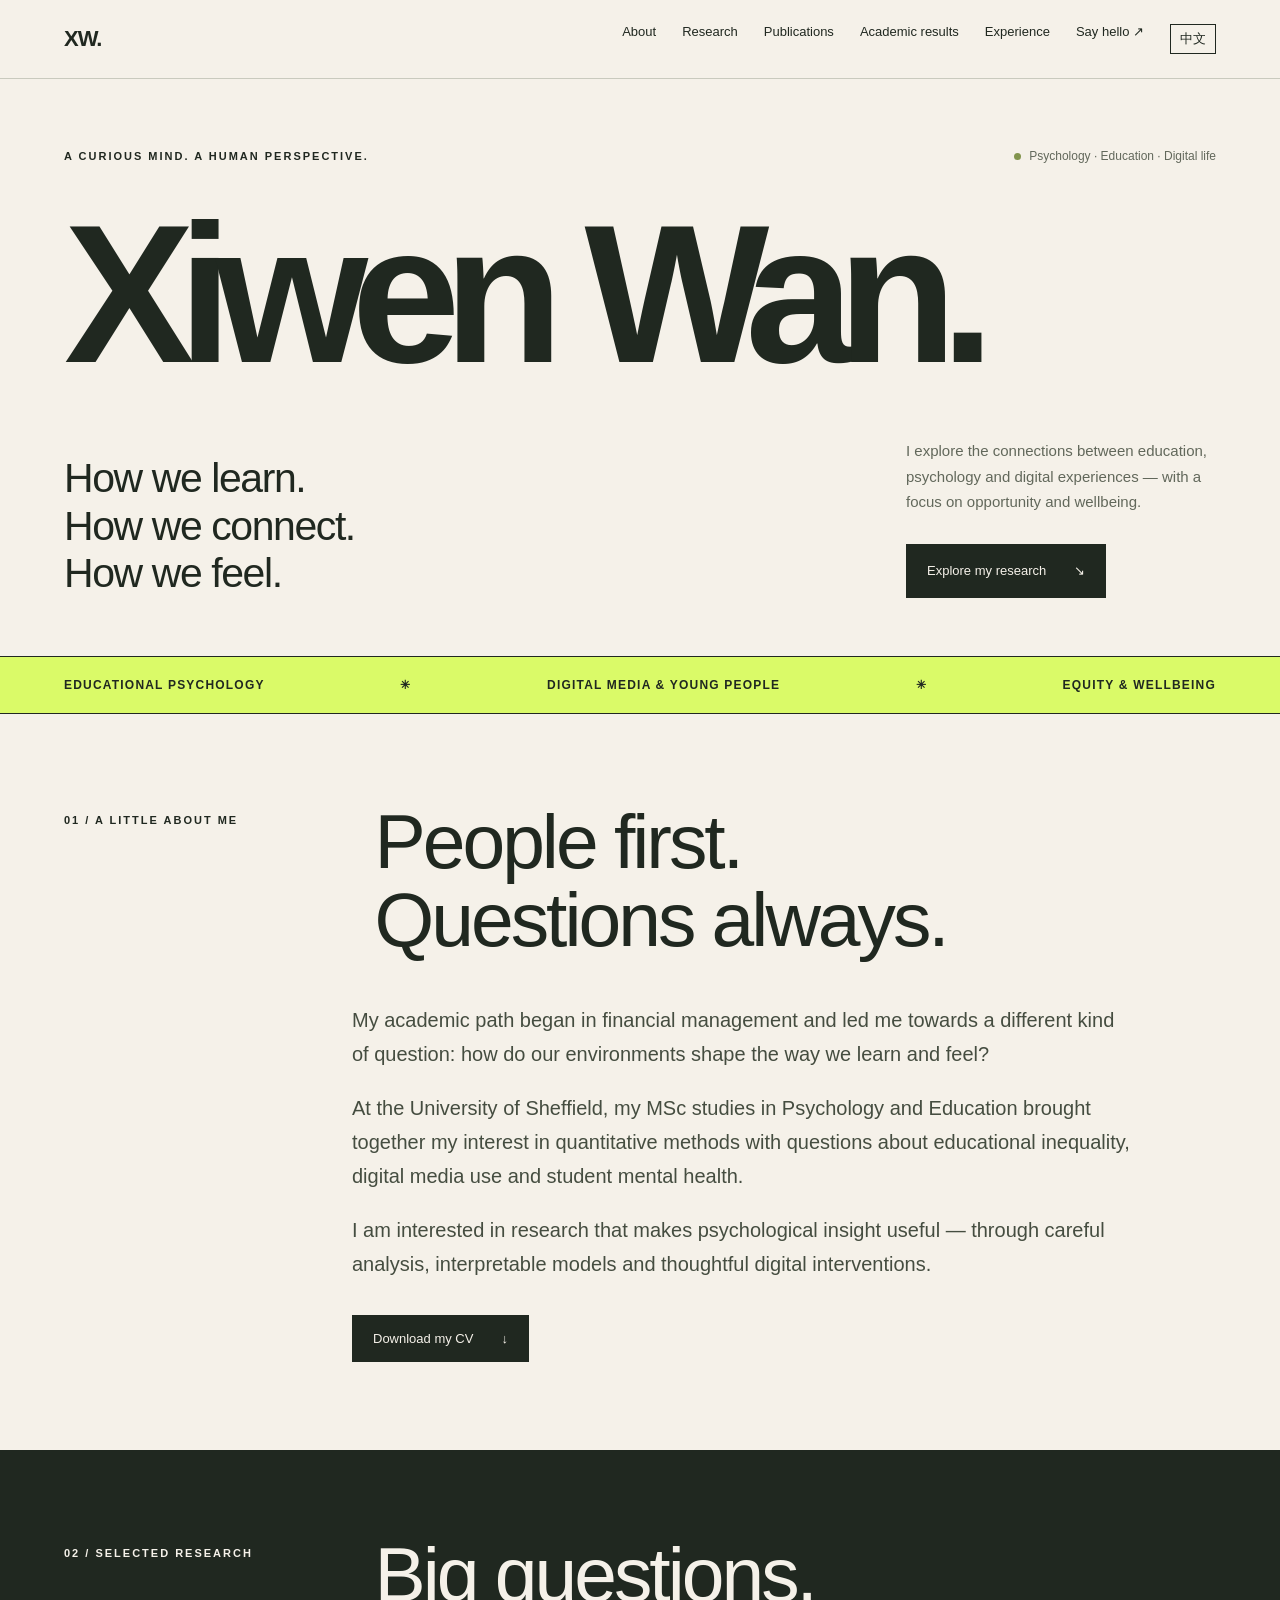
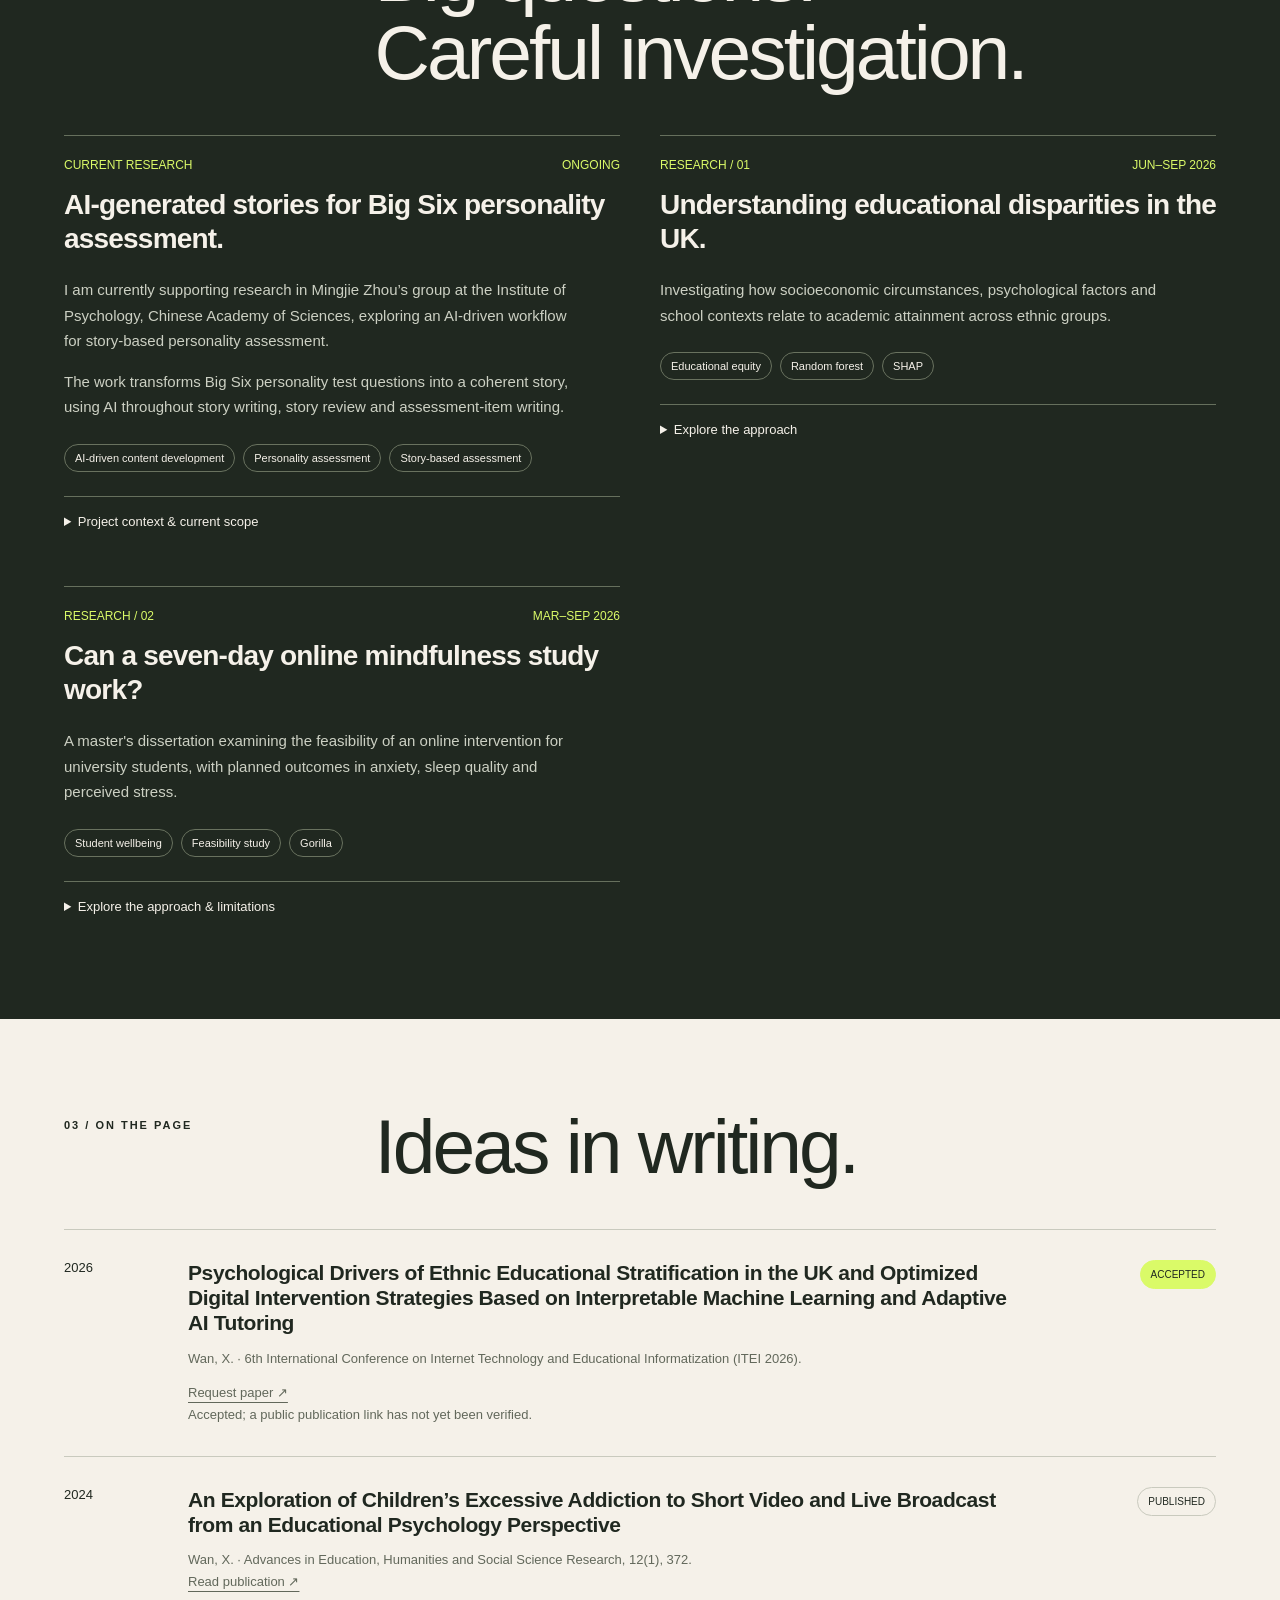
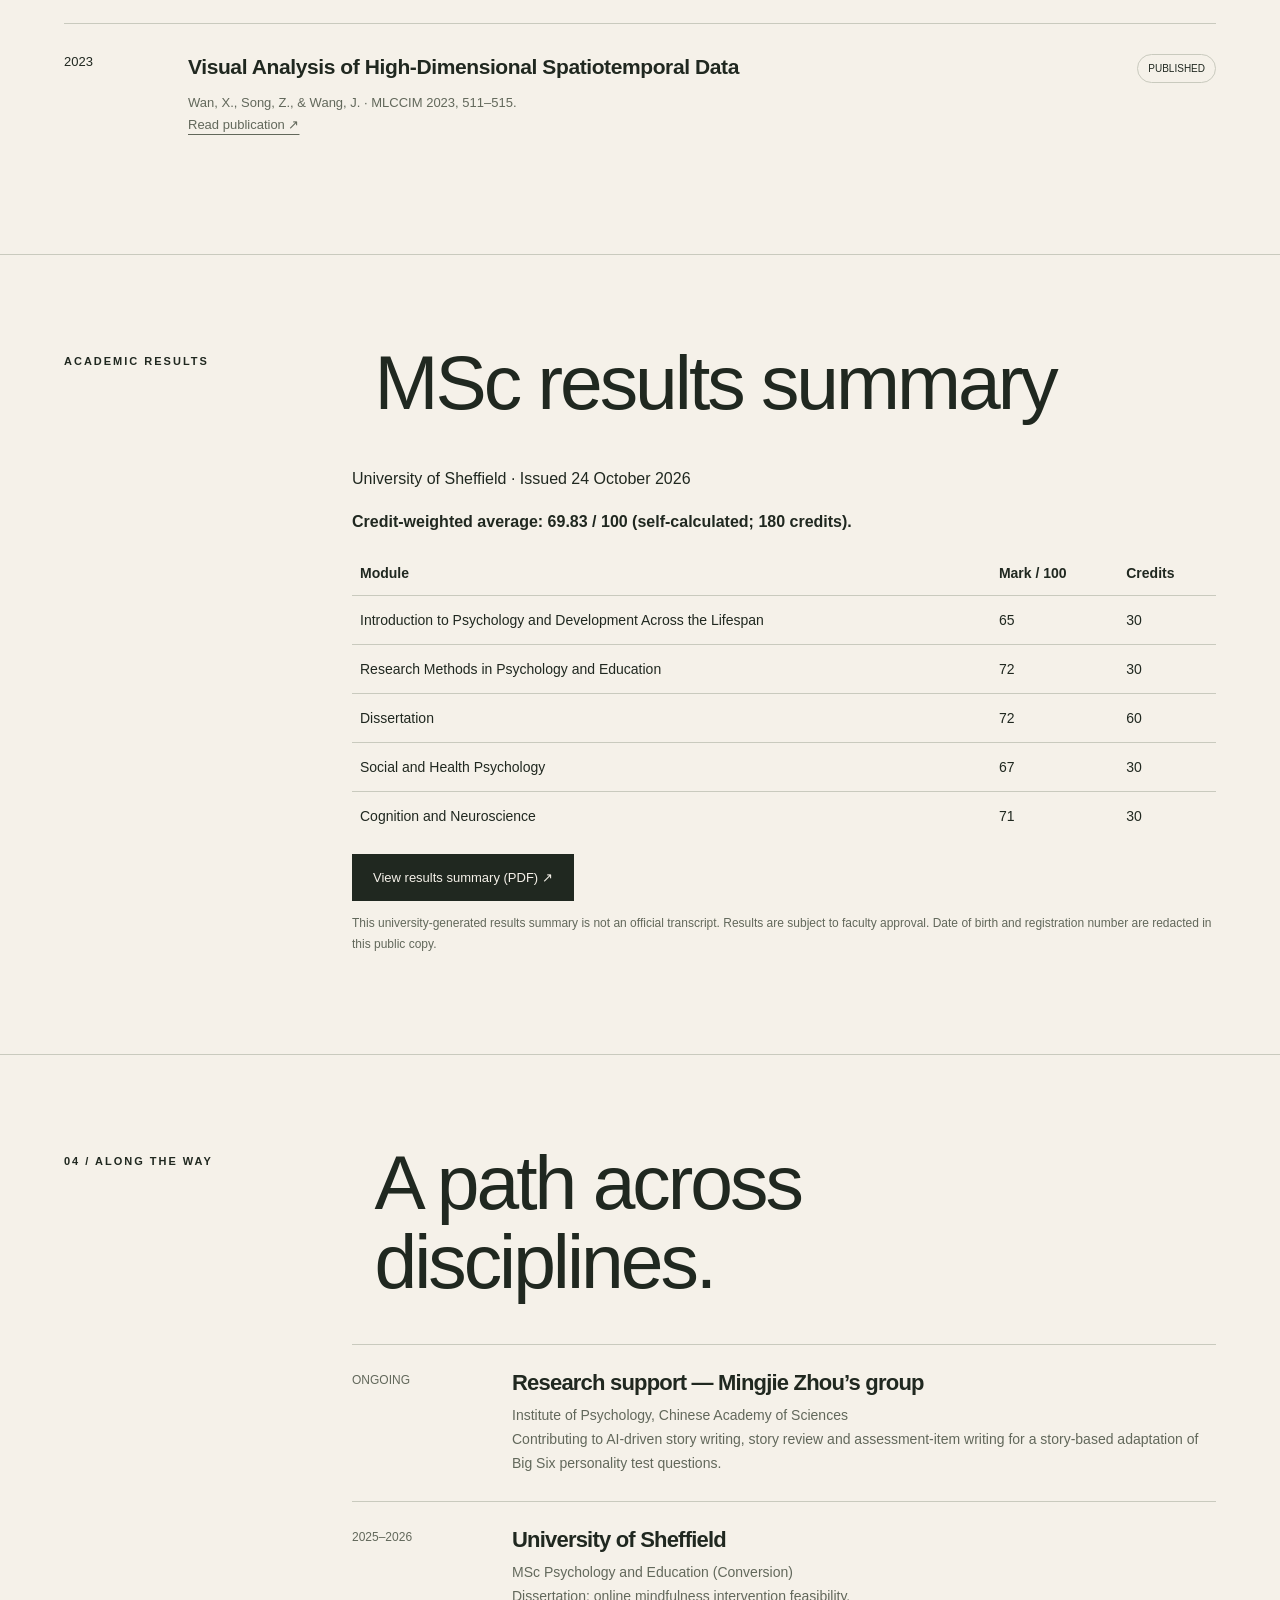
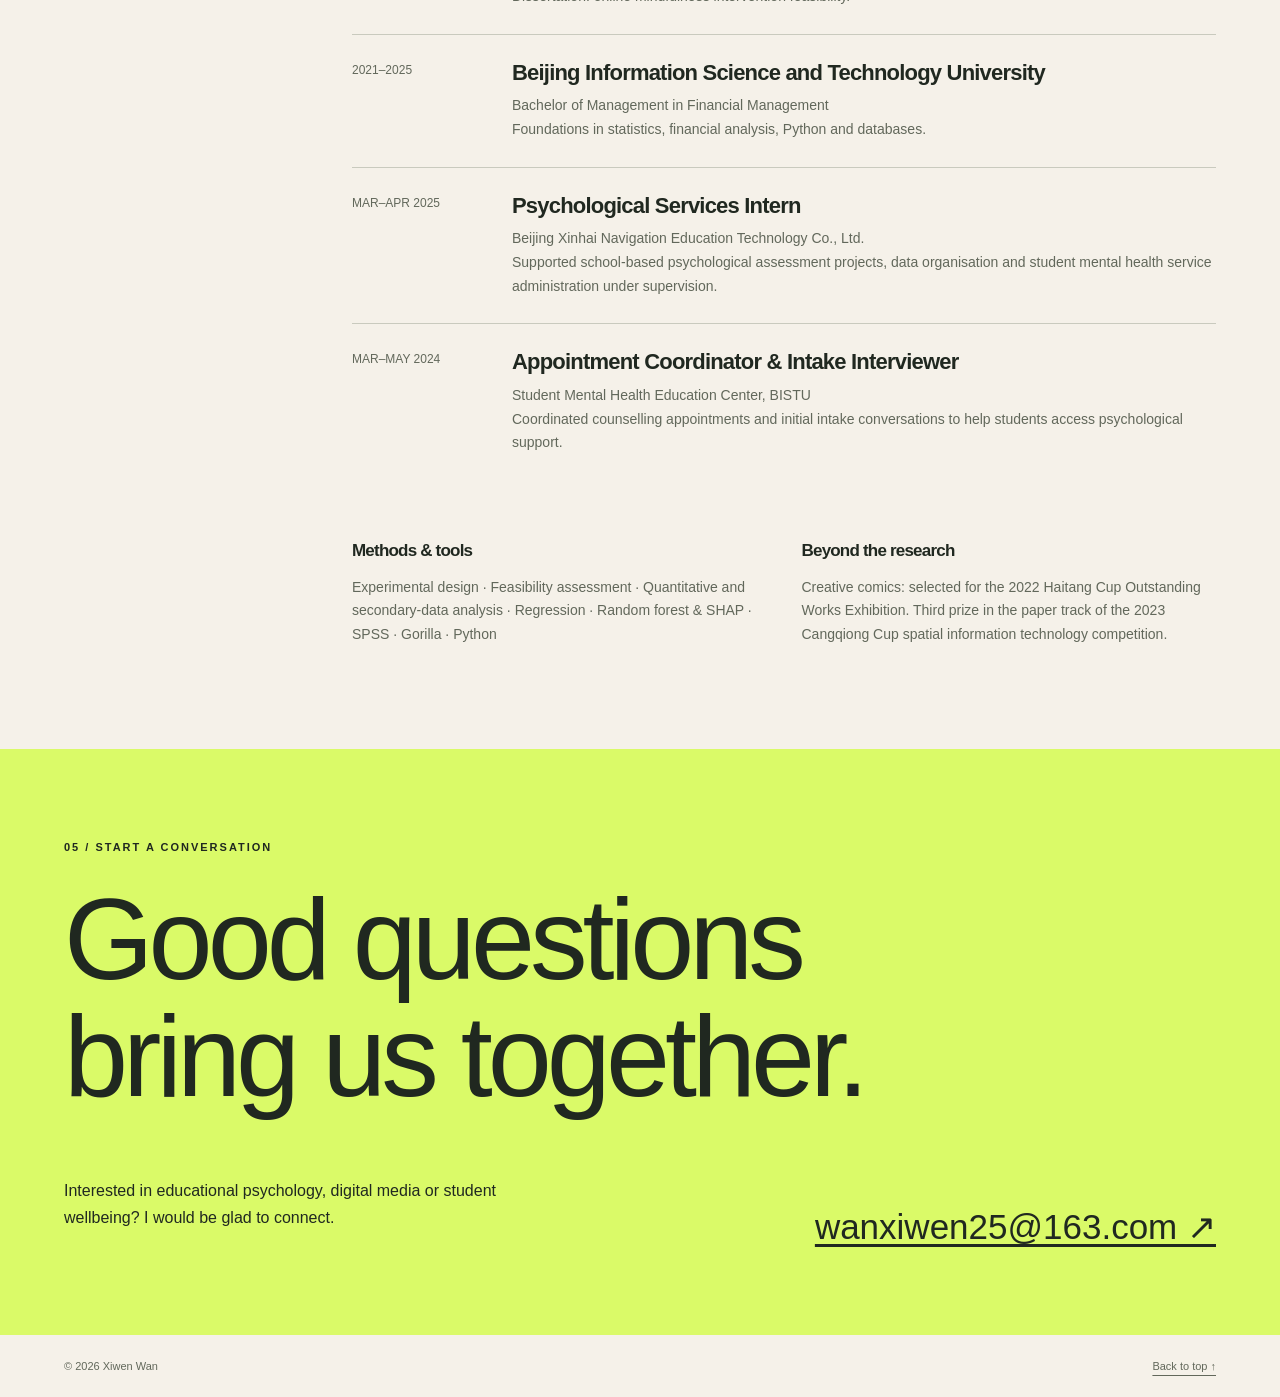
==== index.html @ c647d8e6 "Add files via upload" ====
<!doctype html>
<html lang="en">
<head>
<meta charset="utf-8"><meta name="viewport" content="width=device-width, initial-scale=1">
<title>Xiwen Wan — Learning, minds & digital life</title>
<meta name="description" content="Xiwen Wan explores educational psychology, digital media and wellbeing. Discover research, publications and experience.">
<style>
:root{--paper:#f5f1e9;--ink:#202820;--accent:#dafa68;--line:#c9cabe;--muted:#62685b}*{box-sizing:border-box}html{scroll-behavior:smooth;scroll-padding-top:90px}body{margin:0;background:var(--paper);color:var(--ink);font-family:Arial,Helvetica,sans-serif}a{color:inherit;text-underline-offset:5px}a:focus-visible,button:focus-visible,summary:focus-visible{outline:3px solid #718d25;outline-offset:5px}header{position:sticky;top:0;z-index:10;background:var(--paper);border-bottom:1px solid var(--line)}nav{max-width:1440px;margin:auto;padding:24px 5%;display:flex;justify-content:space-between;align-items:center;gap:20px}.brand{text-decoration:none;font-weight:800;font-size:22px;letter-spacing:-1px}.navlinks{display:flex;gap:26px;font-size:13px}.navlinks a{text-decoration:none}.navlinks a:hover{text-decoration:underline}main{overflow:hidden}.hero{padding:70px 5% 0;max-width:1440px;margin:auto}.eyebrow{text-transform:uppercase;letter-spacing:2px;font-size:11px;font-weight:700}.hero-top{display:flex;justify-content:space-between;align-items:center}.availability{font-size:12px;color:var(--muted)}.availability:before{content:' ';display:inline-block;width:7px;height:7px;background:#82944d;border-radius:50%;margin-right:8px}h1{font-size:clamp(76px,15.3vw,218px);line-height:.88;letter-spacing:-.085em;margin:46px 0 42px;font-weight:800}.hero-bottom{display:grid;grid-template-columns:1fr 1fr;gap:40px;padding-bottom:58px;align-items:end}.intro{font-size:clamp(23px,3.2vw,42px);line-height:1.16;letter-spacing:-1.4px;margin:0;max-width:650px}.hero-aside{justify-self:end;max-width:310px;font-size:15px;line-height:1.7;color:var(--muted)}.button{display:inline-flex;align-items:center;gap:28px;background:var(--ink);color:var(--paper);padding:15px 20px;text-decoration:none;font-size:13px;border:1px solid var(--ink);margin-top:14px}.button:hover{background:#3d4936}.ticker{background:var(--accent);border-top:1px solid var(--ink);border-bottom:1px solid var(--ink);padding:21px 5%;display:flex;justify-content:space-between;gap:20px;font-size:12px;font-weight:700;text-transform:uppercase;letter-spacing:1.2px}.section{max-width:1440px;margin:auto;padding:88px 5%}.section-title{display:grid;grid-template-columns:1fr 3fr;gap:30px;margin-bottom:44px}.section-title .eyebrow{padding-top:12px}h2{font-size:clamp(40px,6vw,78px);font-weight:500;letter-spacing:-3px;line-height:1.02;margin:0}h3{font-size:28px;letter-spacing:-.8px;line-height:1.2;margin:16px 0 22px}p{line-height:1.7}.about-copy{max-width:780px;margin-left:25%;font-size:20px;color:#454d40}.about-copy p:first-child{margin-top:0}.research{background:var(--ink);color:var(--paper)}.research .section{padding-top:85px}.research-grid{display:grid;grid-template-columns:1fr 1fr;gap:40px}.project{border-top:1px solid #66705d;padding-top:22px}.project-number{font-size:12px;color:var(--accent);display:flex;justify-content:space-between}.project p{color:#ccd0c3;font-size:15px;max-width:520px}.tags{display:flex;flex-wrap:wrap;gap:8px;margin:24px 0}.tag{border:1px solid #69725f;padding:7px 10px;font-size:11px;border-radius:30px}.project details{border-top:1px solid #66705d;padding:17px 0;font-size:13px}.project summary{cursor:pointer}.project details p{font-size:13px}.publication{display:grid;grid-template-columns:100px 1fr 120px;gap:24px;padding:30px 0;border-top:1px solid var(--line)}.publication h3{font-size:21px;margin:0 0 12px;letter-spacing:-.4px;max-width:820px}.publication p{font-size:13px;margin:0;color:var(--muted)}.status{align-self:start;justify-self:end;font-size:10px;border:1px solid var(--line);border-radius:30px;padding:8px 10px;white-space:nowrap}.status.accepted{background:var(--accent);border-color:var(--accent)}.year{font-size:13px}.experience{border-top:1px solid var(--line)}.timeline{margin-left:25%}.entry{display:grid;grid-template-columns:140px 1fr;gap:20px;padding:25px 0;border-top:1px solid var(--line)}.entry h3{font-size:22px;margin:0 0 8px}.entry p{font-size:14px;margin:0;color:var(--muted)}.entry time{font-size:12px;color:var(--muted);line-height:1.7}.skillrow{display:grid;grid-template-columns:1fr 1fr;gap:35px;margin-top:45px}.skillrow h3{font-size:17px;margin-bottom:10px}.skillrow p{font-size:14px;color:var(--muted)}.contact{background:var(--accent)}.contact h2{font-size:clamp(56px,9vw,125px);letter-spacing:-5px;max-width:900px}.contact-bottom{display:flex;justify-content:space-between;gap:30px;align-items:end;margin-top:45px}.contact p{max-width:470px}.email{font-size:clamp(19px,3vw,35px)}footer{padding:25px 5%;display:flex;justify-content:space-between;font-size:11px;color:var(--muted)}@media(prefers-reduced-motion:reduce){html{scroll-behavior:auto}}@media(max-width:720px){nav{padding:20px 6%;align-items:start}.navlinks{gap:12px;flex-wrap:wrap;justify-content:end;font-size:11px;max-width:210px}.hero{padding:48px 6% 0}.availability{display:none}h1{margin:42px 0 30px}.hero-bottom,.research-grid,.section-title,.skillrow{grid-template-columns:1fr}.hero-aside{justify-self:start;max-width:100%}.hero-bottom{gap:12px;padding-bottom:38px}.ticker{flex-wrap:wrap;padding:18px 6%;font-size:10px;gap:15px}.section{padding:58px 6%}.section-title{gap:18px;margin-bottom:30px}h2{letter-spacing:-2px}.about-copy,.timeline{margin-left:0}.about-copy{font-size:18px}.research-grid{gap:35px}.publication{grid-template-columns:42px 1fr;gap:14px}.status{grid-column:2;justify-self:start}.publication h3{font-size:18px}.entry{grid-template-columns:1fr;gap:8px}.contact h2{letter-spacing:-3px}.contact-bottom{align-items:start;flex-direction:column;gap:15px}footer{gap:20px;padding:22px 6%}}
</style>
<style>.language-toggle{background:transparent;border:1px solid var(--ink);padding:5px 9px;color:var(--ink);cursor:pointer;font:inherit;white-space:nowrap}.publication h3 a{text-decoration:none}.publication h3 a:hover{text-decoration:underline}.paper-note{margin-top:12px!important}html[lang="zh-CN"] h1{letter-spacing:-.06em}html[lang="zh-CN"] h2{letter-spacing:-1px}html[lang="zh-CN"] .intro{letter-spacing:0}html[lang="zh-CN"] .eyebrow{letter-spacing:1px}</style>
</head>
<body>
<header><nav aria-label="Main navigation"><a class="brand" href="#home">XW.</a><div class="navlinks"><a href="#about">About</a><a href="#research">Research</a><a href="#publications">Publications</a><a href="#experience">Experience</a><a href="#contact">Say hello ↗</a></div></nav></header>
<main id="home">
<section class="hero" aria-labelledby="name"><div class="hero-top"><span class="eyebrow">A curious mind. A human perspective.</span><span class="availability">Psychology · Education · Digital life</span></div><h1 id="name">Xiwen Wan.</h1><div class="hero-bottom"><p class="intro">How we learn.<br>How we connect.<br>How we feel.</p><div class="hero-aside"><p>I explore the connections between education, psychology and digital experiences — with a focus on opportunity and wellbeing.</p><a class="button" href="#research">Explore my research <span aria-hidden="true">↘</span></a></div></div></section>
<div class="ticker" aria-label="Research interests"><span>Educational psychology</span><span aria-hidden="true">✳</span><span>Digital media & young people</span><span aria-hidden="true">✳</span><span>Equity & wellbeing</span></div>
<section class="section" id="about"><div class="section-title"><span class="eyebrow">01 / A little about me</span><h2>People first.<br>Questions always.</h2></div><div class="about-copy"><p>My academic path began in financial management and led me towards a different kind of question: how do our environments shape the way we learn and feel?</p><p>At the University of Sheffield, my MSc studies in Psychology and Education brought together my interest in quantitative methods with questions about educational inequality, digital media use and student mental health.</p><p>I am interested in research that makes psychological insight useful — through careful analysis, interpretable models and thoughtful digital interventions.</p><a class="button" href="xiwen-wan-cv.docx" download>Download my CV <span aria-hidden="true">↓</span></a></div></section>
<div class="research" id="research"><section class="section"><div class="section-title"><span class="eyebrow">02 / Selected research</span><h2>Big questions.<br>Careful investigation.</h2></div><div class="research-grid"><article class="project"><div class="project-number"><span>RESEARCH / 01</span><span>JUN–SEP 2026</span></div><h3>Understanding educational disparities in the UK.</h3><p>Investigating how socioeconomic circumstances, psychological factors and school contexts relate to academic attainment across ethnic groups.</p><div class="tags"><span class="tag">Educational equity</span><span class="tag">Random forest</span><span class="tag">SHAP</span></div><details><summary>Explore the approach</summary><p>Multi-source analyses drew on GCSE statistics, LSYPE2 longitudinal data and the UK PISA 2022 sample. The work examined aspirations, academic self-concept, school belonging and intrinsic motivation using weighted random forest modelling and SHAP interpretation.</p><p>Proposed digital intervention strategies included mathematics self-efficacy feedback, anonymous psychological support and cross-ethnic peer matching.</p></details></article><article class="project"><div class="project-number"><span>RESEARCH / 02</span><span>MAR–SEP 2026</span></div><h3>Can a seven-day online mindfulness study work?</h3><p>A master's dissertation examining the feasibility of an online intervention for university students, with planned outcomes in anxiety, sleep quality and perceived stress.</p><div class="tags"><span class="tag">Student wellbeing</span><span class="tag">Feasibility study</span><span class="tag">Gorilla</span></div><details><summary>Explore the approach & limitations</summary><p>Designed and implemented a randomised controlled feasibility study comparing guided mindfulness with a light-music active control. Supervisor: Anna R. Weighall.</p><p>The analysis assessed recruitment, consent and study progression, retaining 21 study-related access records after excluding test entries. Complete follow-up outcome data were unavailable, so conclusions concerned feasibility rather than intervention effectiveness.</p></details></article></div></section></div>
<section class="section" id="publications"><div class="section-title"><span class="eyebrow">03 / On the page</span><h2>Ideas in writing.</h2></div><article class="publication"><span class="year">2026</span><div><h3>Psychological Drivers of Ethnic Educational Stratification in the UK and Optimized Digital Intervention Strategies Based on Interpretable Machine Learning and Adaptive AI Tutoring</h3><p>Wan, X. · 6th International Conference on Internet Technology and Educational Informatization (ITEI 2026).</p></div><span class="status accepted">ACCEPTED</span></article><article class="publication"><span class="year">2024</span><div><h3>An Exploration of Children’s Excessive Addiction to Short Video and Live Broadcast from an Educational Psychology Perspective</h3><p>Wan, X. · Advances in Education, Humanities and Social Science Research, 12(1), 372.</p><p><a href="https://doi.org/10.56028/aehssr.12.1.372.2024" target="_blank" rel="noopener noreferrer">Read publication ↗</a></p></div><span class="status">PUBLISHED</span></article><article class="publication"><span class="year">2023</span><div><h3>Visual Analysis of High-Dimensional Spatiotemporal Data</h3><p>Wan, X., Song, Z., & Wang, J. · MLCCIM 2023, 511–515.</p><p><a href="https://doi.org/10.1109/MLCCIM60412.2023.00082" target="_blank" rel="noopener noreferrer">Read publication ↗</a></p></div><span class="status">PUBLISHED</span></article></section>
<section class="section experience" id="experience"><div class="section-title"><span class="eyebrow">04 / Along the way</span><h2>A path across<br>disciplines.</h2></div><div class="timeline"><div class="entry"><time>2025–2026</time><div><h3>University of Sheffield</h3><p>MSc Psychology and Education (Conversion)</p><p>Dissertation: online mindfulness intervention feasibility.</p></div></div><div class="entry"><time>2021–2025</time><div><h3>Beijing Information Science and Technology University</h3><p>Bachelor of Management in Financial Management</p><p>Foundations in statistics, financial analysis, Python and databases.</p></div></div><div class="entry"><time>MAR–APR 2025</time><div><h3>Psychological Services Intern</h3><p>Beijing Xinhai Navigation Education Technology Co., Ltd.</p><p>Supported school-based psychological assessment projects, data organisation and student mental health service administration under supervision.</p></div></div><div class="entry"><time>MAR–MAY 2024</time><div><h3>Appointment Coordinator & Intake Interviewer</h3><p>Student Mental Health Education Center, BISTU</p><p>Coordinated counselling appointments and initial intake conversations to help students access psychological support.</p></div></div><div class="skillrow"><div><h3>Methods & tools</h3><p>Experimental design · Feasibility assessment · Quantitative and secondary-data analysis · Regression · Random forest & SHAP · SPSS · Gorilla · Python</p></div><div><h3>Beyond the research</h3><p>Creative comics: selected for the 2022 Haitang Cup Outstanding Works Exhibition. Third prize in the paper track of the 2023 Cangqiong Cup spatial information technology competition.</p></div></div></div></section>
<div class="contact" id="contact"><section class="section"><span class="eyebrow">05 / Start a conversation</span><h2 style="margin-top:26px">Good questions<br>bring us together.</h2><div class="contact-bottom"><p>Interested in educational psychology, digital media or student wellbeing? I would be glad to connect.</p><a class="email" href="mailto:wanxiwen25@163.com">wanxiwen25@163.com ↗</a></div></section></div>
</main><footer><span>© <span id="year">2026</span> Xiwen Wan</span><a href="#home">Back to top ↑</a></footer>
<script>document.getElementById('year').textContent=new Date().getFullYear();</script>
<script src="language.js"></script>
</body></html>
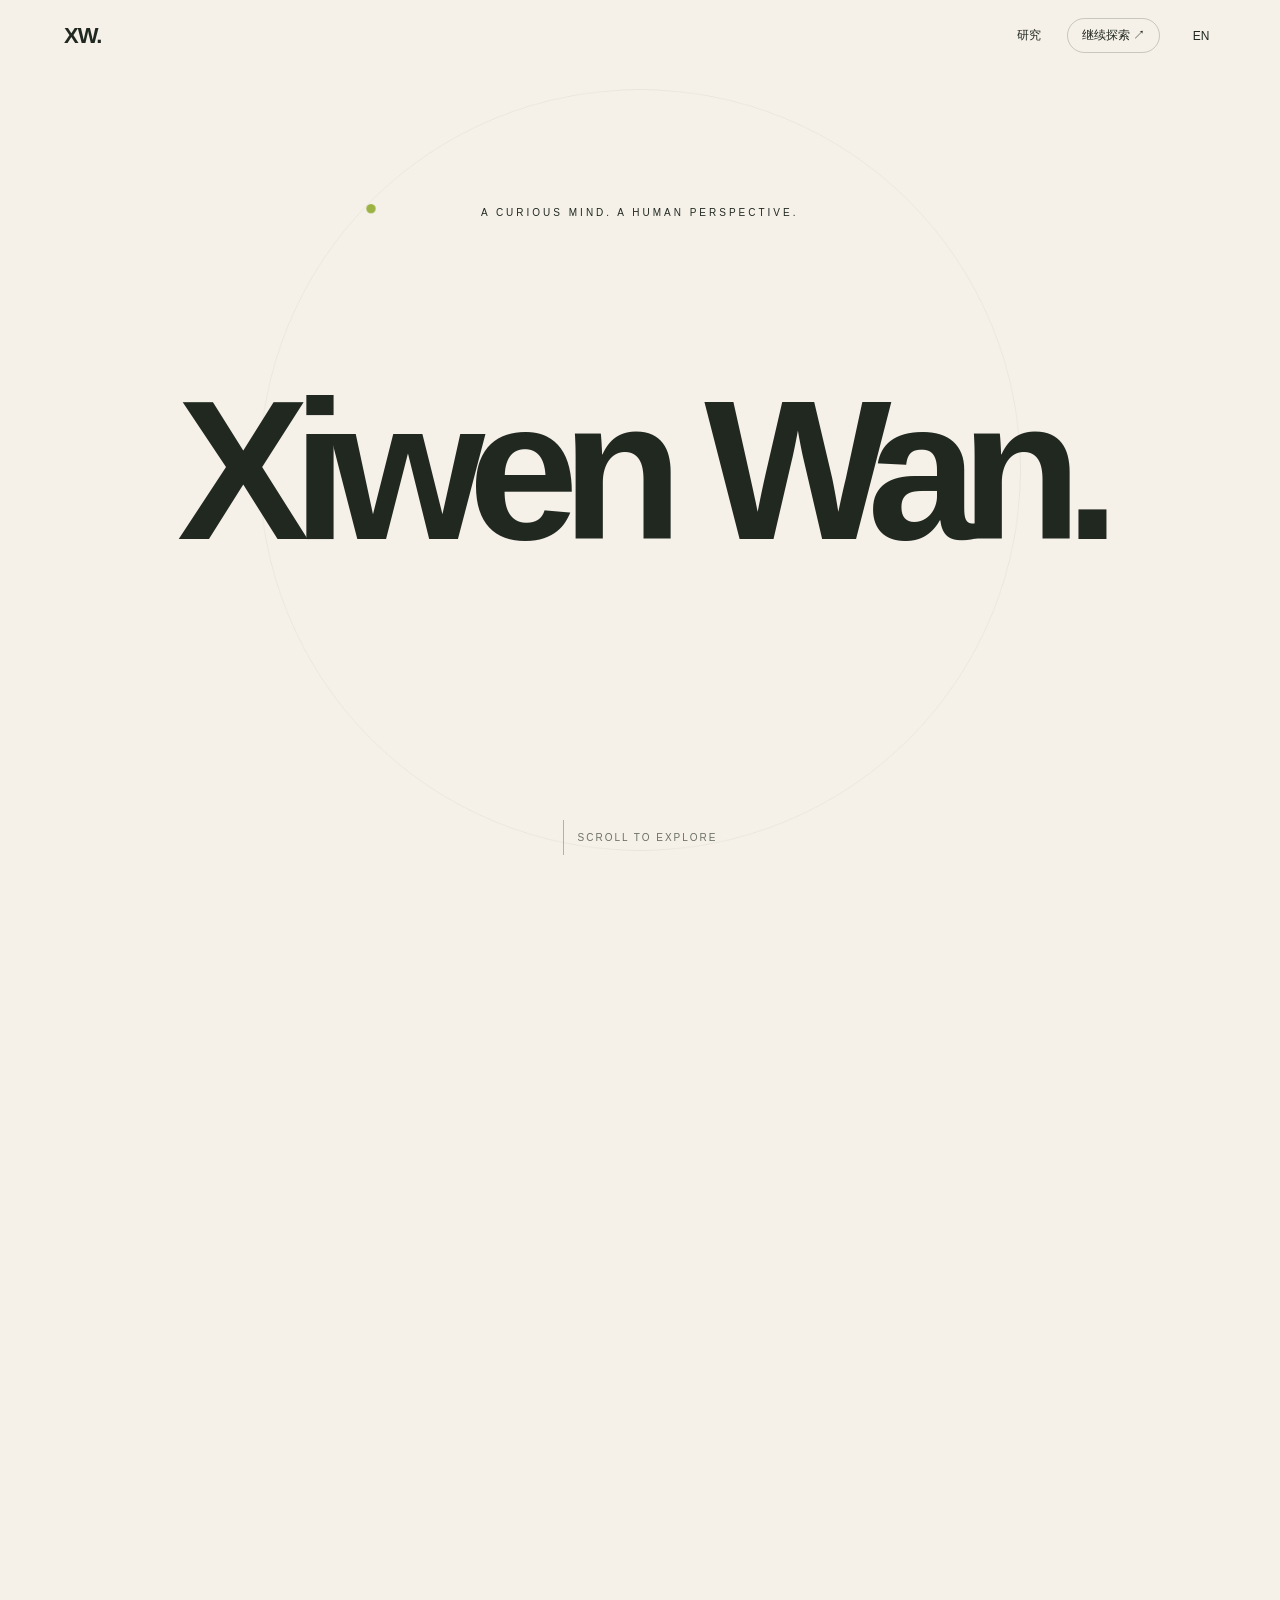
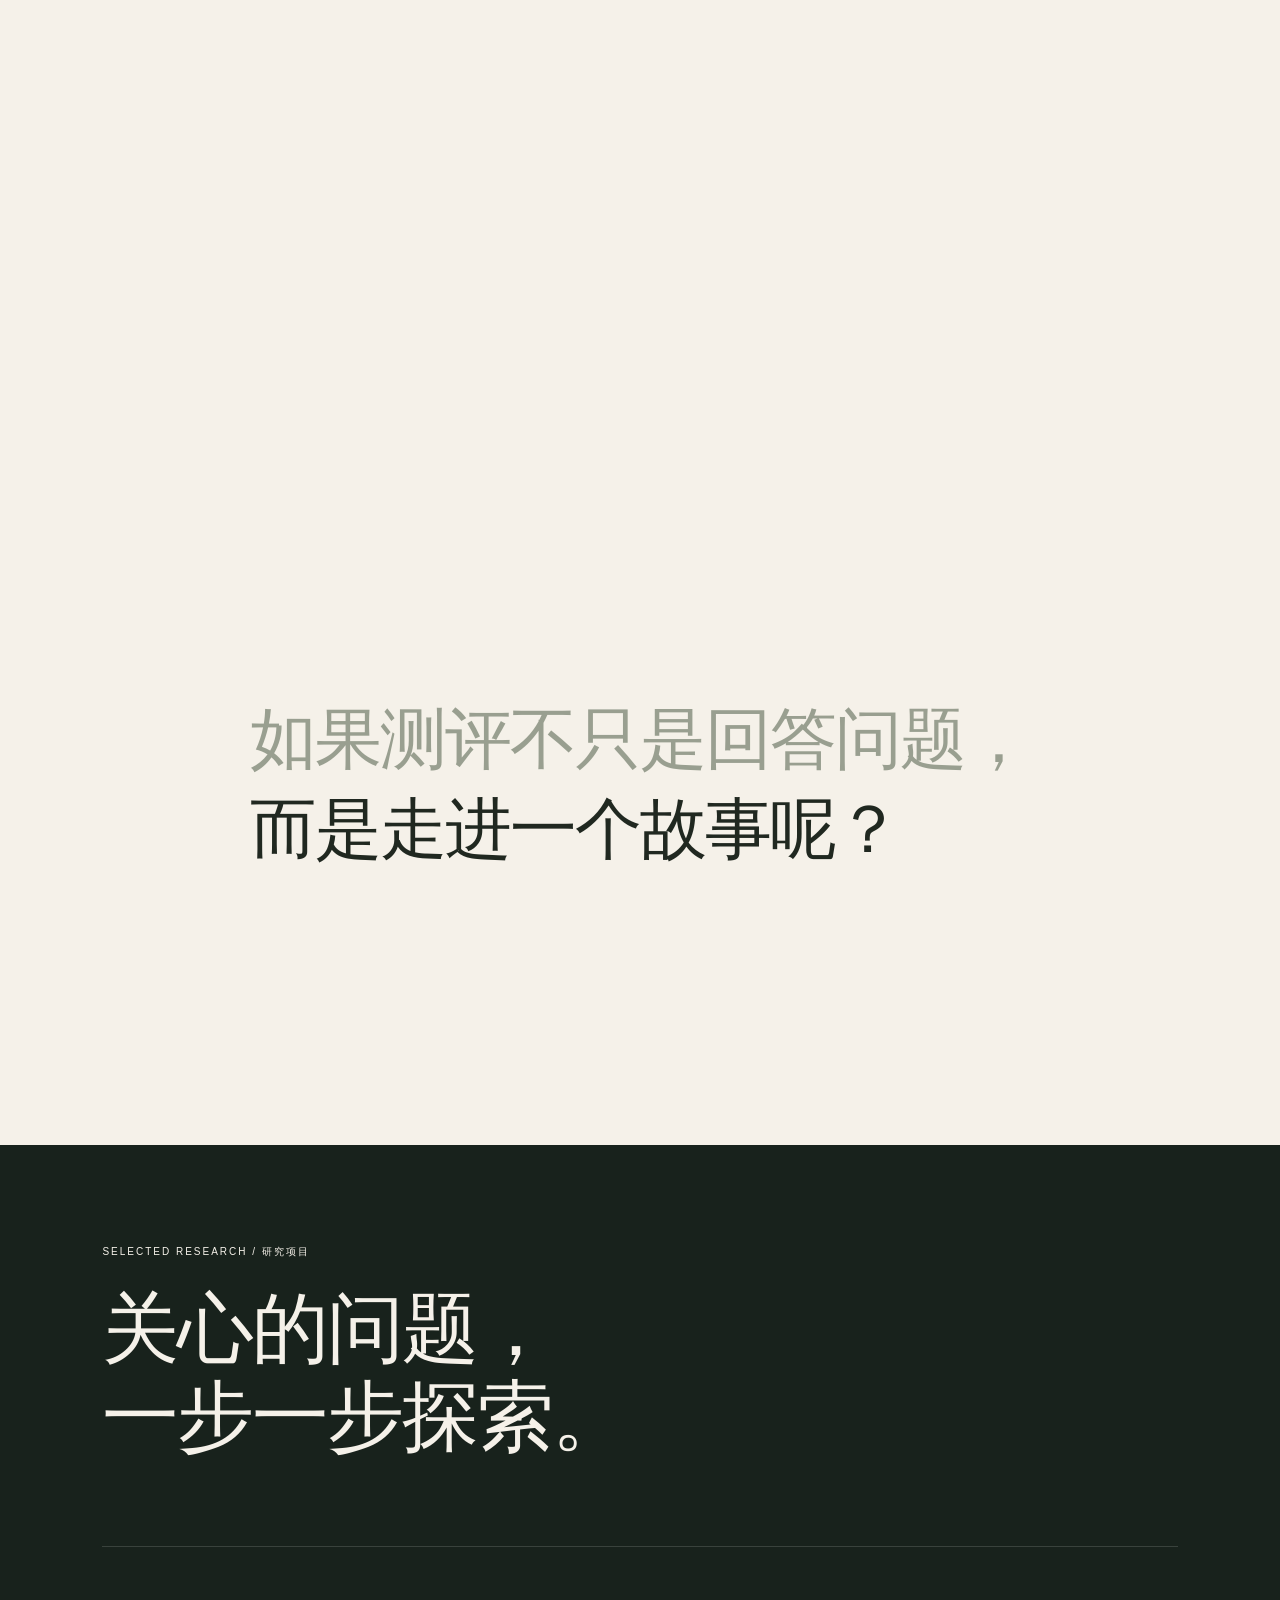
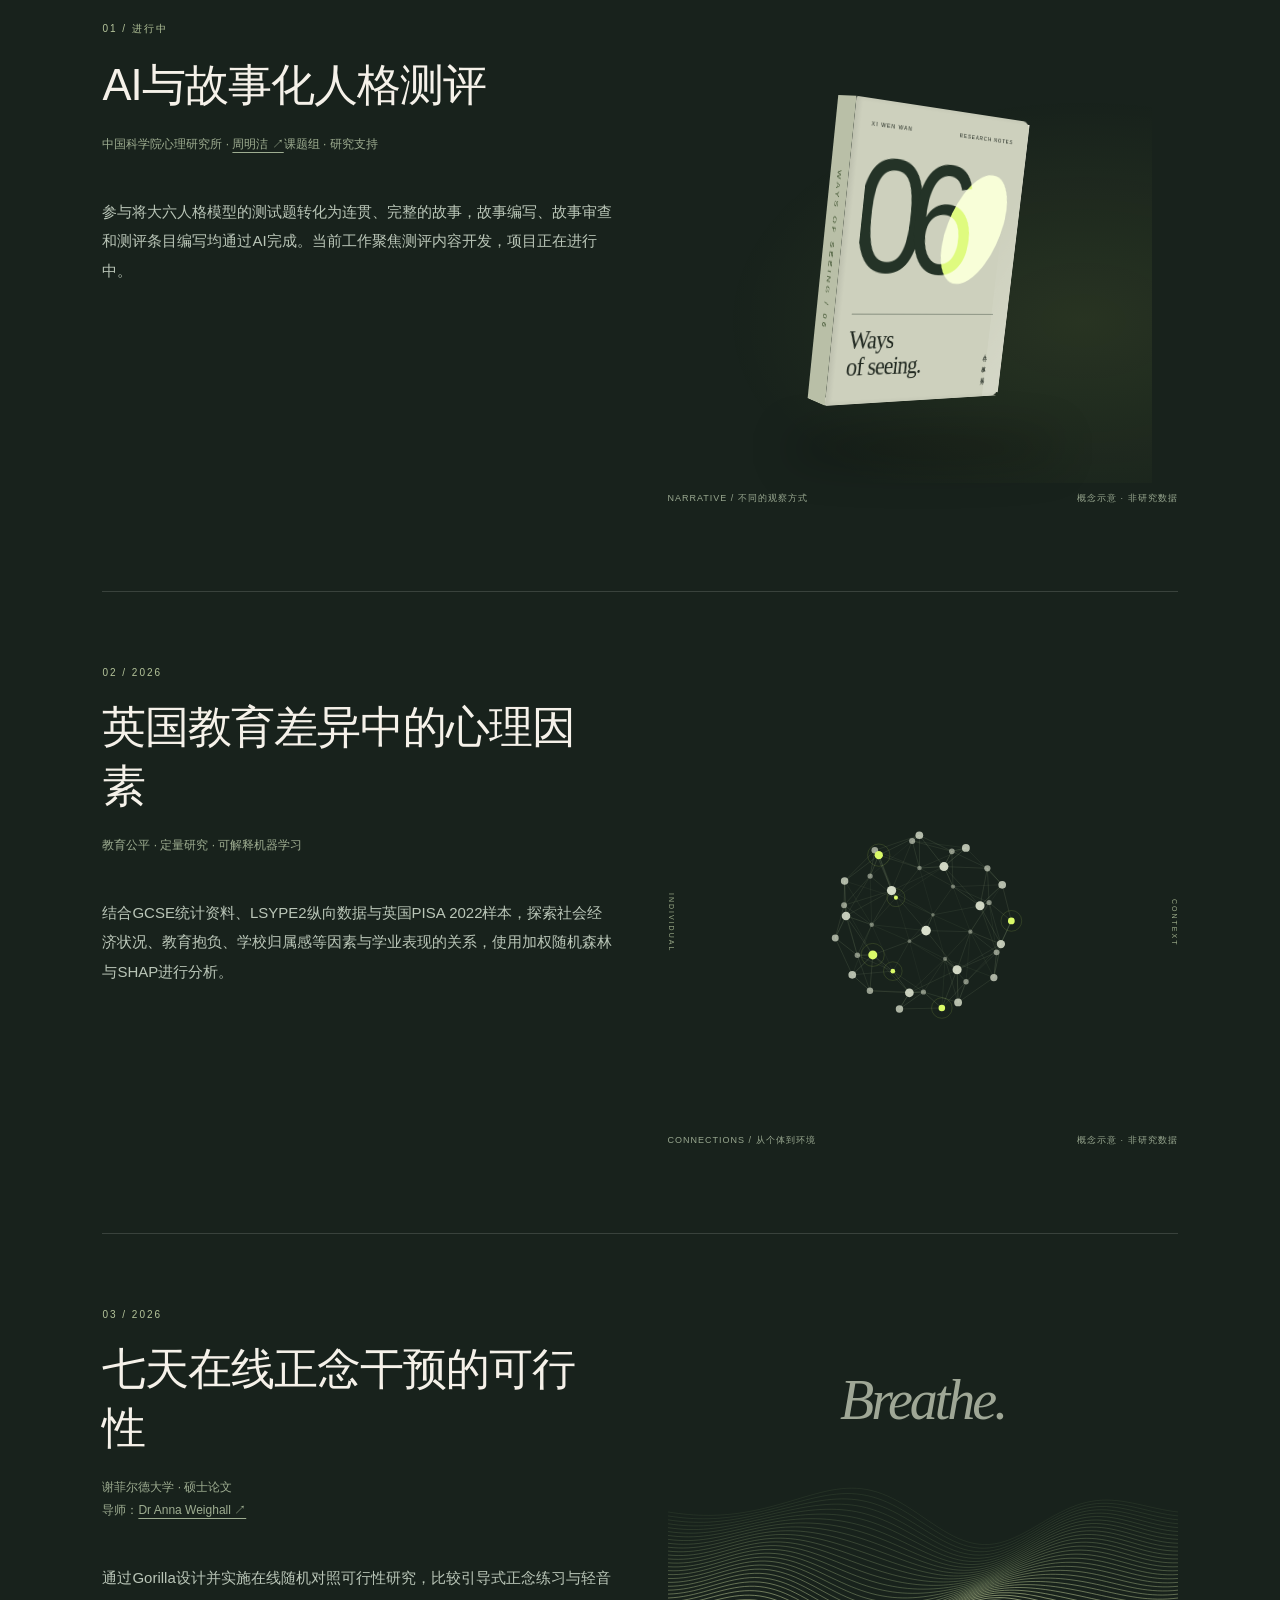
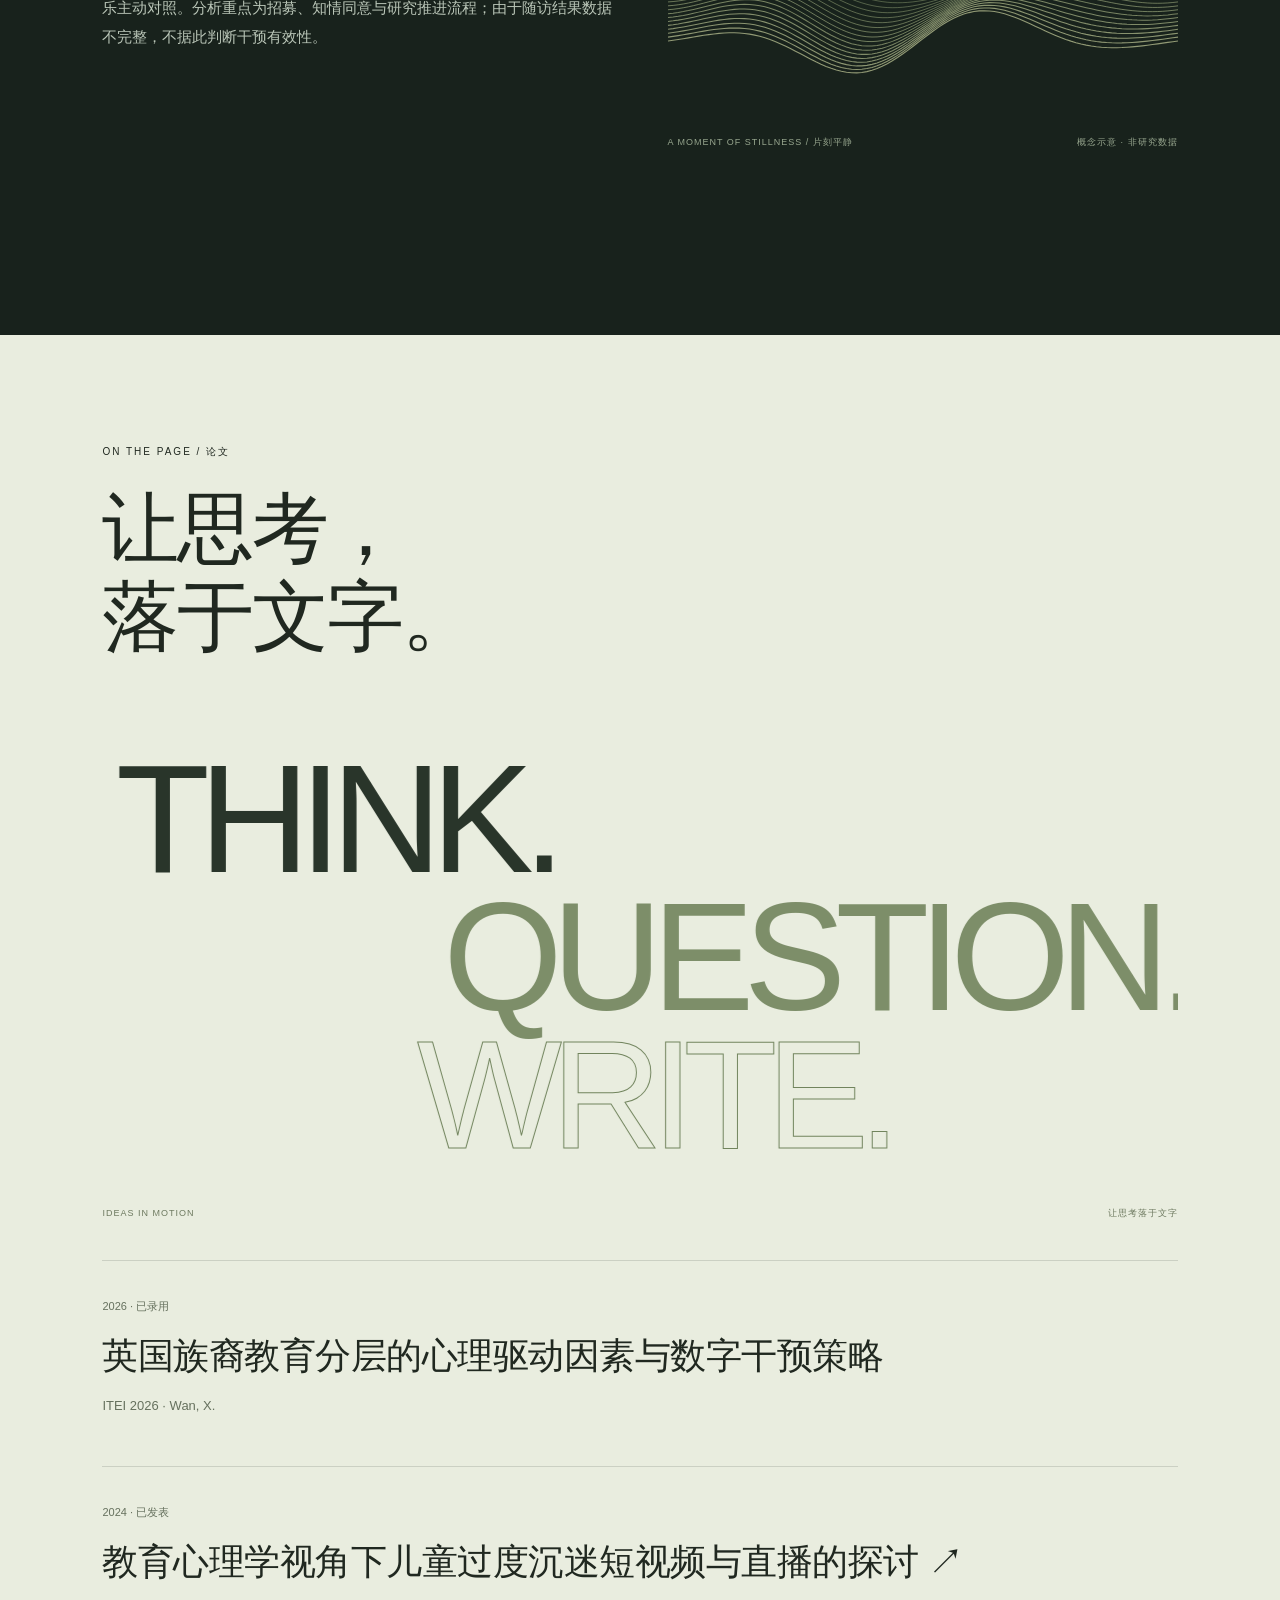
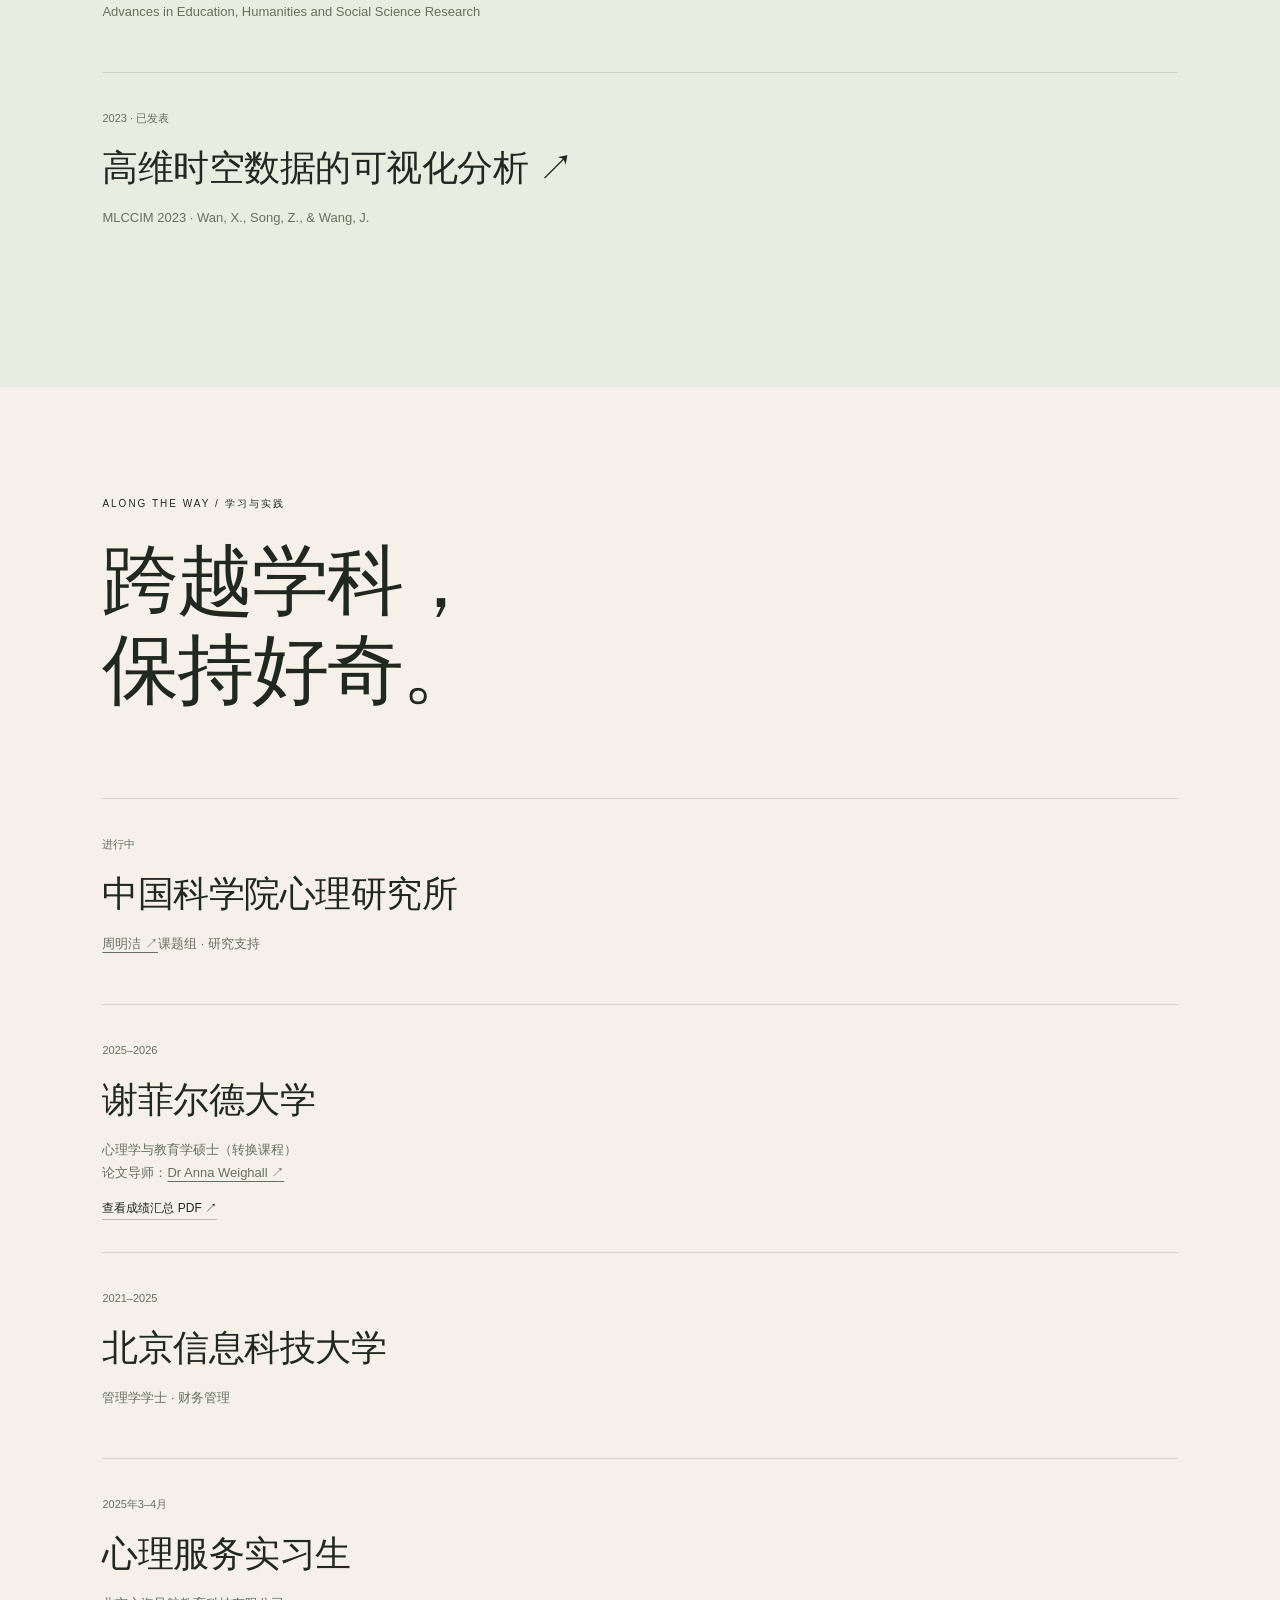
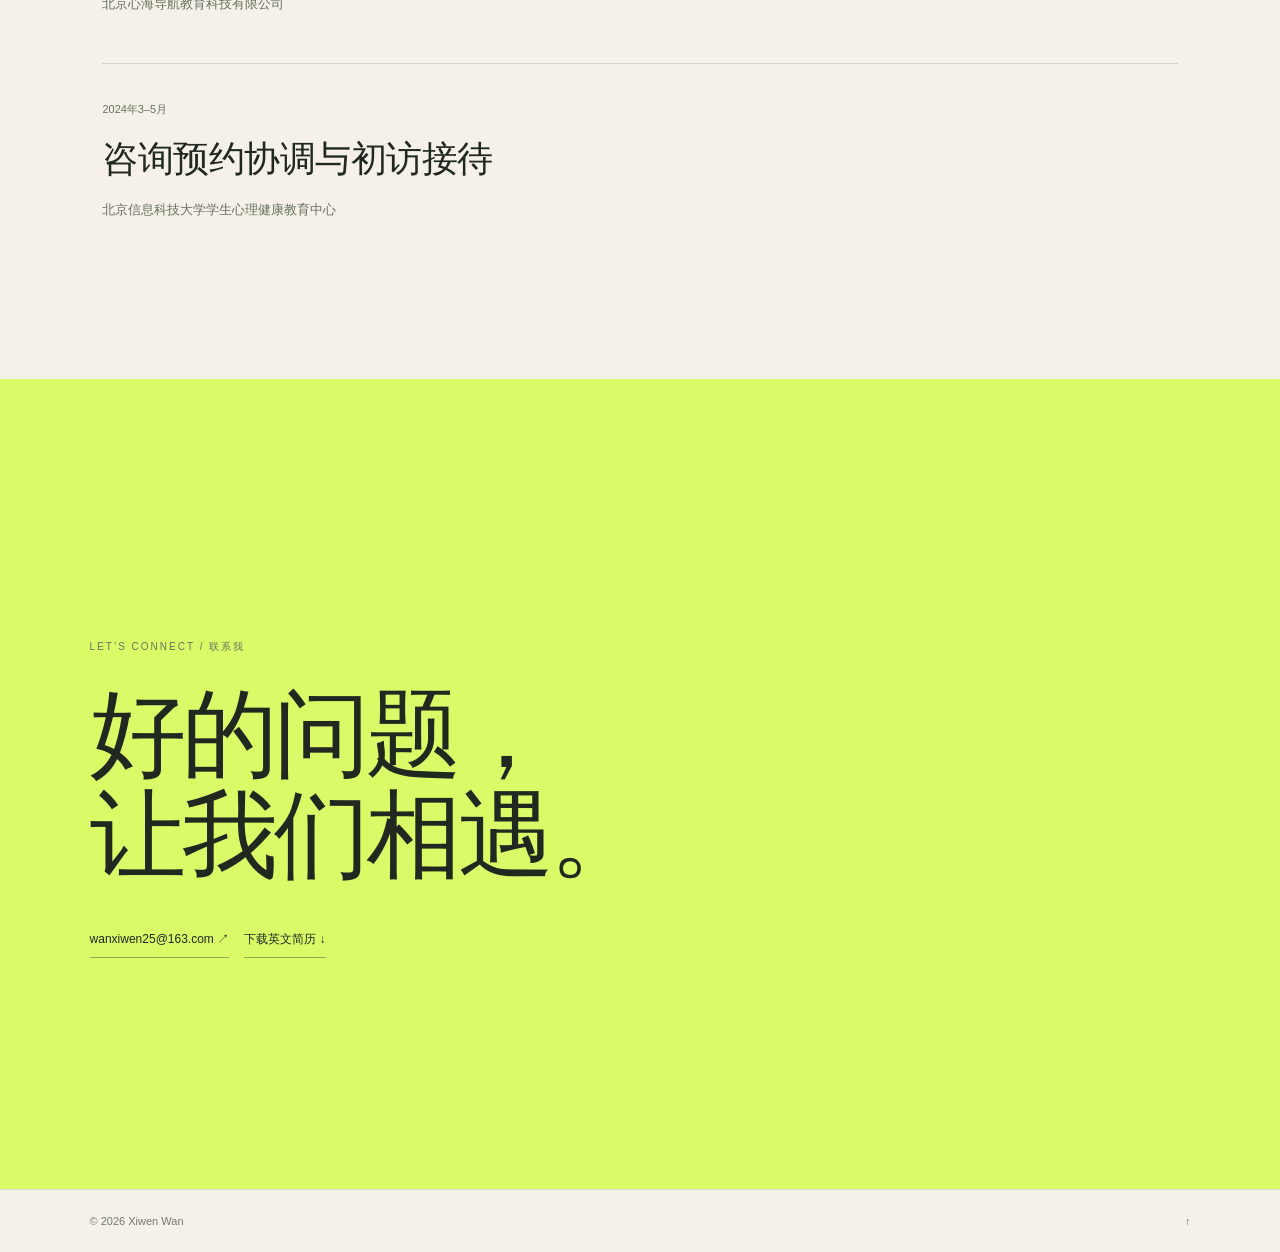
==== commit ce6da6ae: "Publish approved scroll-driven portfolio and researcher links" ====
--- a/index.html
+++ b/index.html
@@ -1,25 +1,77 @@
 <!doctype html>
-<html lang="en">
+<html lang="zh-CN">
 <head>
-<meta charset="utf-8"><meta name="viewport" content="width=device-width, initial-scale=1">
+<meta charset="UTF-8"><meta name="viewport" content="width=device-width,initial-scale=1">
 <title>Xiwen Wan — Learning, minds & digital life</title>
-<meta name="description" content="Xiwen Wan explores educational psychology, digital media and wellbeing. Discover research, publications and experience.">
 <style>
-:root{--paper:#f5f1e9;--ink:#202820;--accent:#dafa68;--line:#c9cabe;--muted:#62685b}*{box-sizing:border-box}html{scroll-behavior:smooth;scroll-padding-top:90px}body{margin:0;background:var(--paper);color:var(--ink);font-family:Arial,Helvetica,sans-serif}a{color:inherit;text-underline-offset:5px}a:focus-visible,button:focus-visible,summary:focus-visible{outline:3px solid #718d25;outline-offset:5px}header{position:sticky;top:0;z-index:10;background:var(--paper);border-bottom:1px solid var(--line)}nav{max-width:1440px;margin:auto;padding:24px 5%;display:flex;justify-content:space-between;align-items:center;gap:20px}.brand{text-decoration:none;font-weight:800;font-size:22px;letter-spacing:-1px}.navlinks{display:flex;gap:26px;font-size:13px}.navlinks a{text-decoration:none}.navlinks a:hover{text-decoration:underline}main{overflow:hidden}.hero{padding:70px 5% 0;max-width:1440px;margin:auto}.eyebrow{text-transform:uppercase;letter-spacing:2px;font-size:11px;font-weight:700}.hero-top{display:flex;justify-content:space-between;align-items:center}.availability{font-size:12px;color:var(--muted)}.availability:before{content:' ';display:inline-block;width:7px;height:7px;background:#82944d;border-radius:50%;margin-right:8px}h1{font-size:clamp(76px,15.3vw,218px);line-height:.88;letter-spacing:-.085em;margin:46px 0 42px;font-weight:800}.hero-bottom{display:grid;grid-template-columns:1fr 1fr;gap:40px;padding-bottom:58px;align-items:end}.intro{font-size:clamp(23px,3.2vw,42px);line-height:1.16;letter-spacing:-1.4px;margin:0;max-width:650px}.hero-aside{justify-self:end;max-width:310px;font-size:15px;line-height:1.7;color:var(--muted)}.button{display:inline-flex;align-items:center;gap:28px;background:var(--ink);color:var(--paper);padding:15px 20px;text-decoration:none;font-size:13px;border:1px solid var(--ink);margin-top:14px}.button:hover{background:#3d4936}.ticker{background:var(--accent);border-top:1px solid var(--ink);border-bottom:1px solid var(--ink);padding:21px 5%;display:flex;justify-content:space-between;gap:20px;font-size:12px;font-weight:700;text-transform:uppercase;letter-spacing:1.2px}.section{max-width:1440px;margin:auto;padding:88px 5%}.section-title{display:grid;grid-template-columns:1fr 3fr;gap:30px;margin-bottom:44px}.section-title .eyebrow{padding-top:12px}h2{font-size:clamp(40px,6vw,78px);font-weight:500;letter-spacing:-3px;line-height:1.02;margin:0}h3{font-size:28px;letter-spacing:-.8px;line-height:1.2;margin:16px 0 22px}p{line-height:1.7}.about-copy{max-width:780px;margin-left:25%;font-size:20px;color:#454d40}.about-copy p:first-child{margin-top:0}.research{background:var(--ink);color:var(--paper)}.research .section{padding-top:85px}.research-grid{display:grid;grid-template-columns:1fr 1fr;gap:40px}.project{border-top:1px solid #66705d;padding-top:22px}.project-number{font-size:12px;color:var(--accent);display:flex;justify-content:space-between}.project p{color:#ccd0c3;font-size:15px;max-width:520px}.tags{display:flex;flex-wrap:wrap;gap:8px;margin:24px 0}.tag{border:1px solid #69725f;padding:7px 10px;font-size:11px;border-radius:30px}.project details{border-top:1px solid #66705d;padding:17px 0;font-size:13px}.project summary{cursor:pointer}.project details p{font-size:13px}.publication{display:grid;grid-template-columns:100px 1fr 120px;gap:24px;padding:30px 0;border-top:1px solid var(--line)}.publication h3{font-size:21px;margin:0 0 12px;letter-spacing:-.4px;max-width:820px}.publication p{font-size:13px;margin:0;color:var(--muted)}.status{align-self:start;justify-self:end;font-size:10px;border:1px solid var(--line);border-radius:30px;padding:8px 10px;white-space:nowrap}.status.accepted{background:var(--accent);border-color:var(--accent)}.year{font-size:13px}.experience{border-top:1px solid var(--line)}.timeline{margin-left:25%}.entry{display:grid;grid-template-columns:140px 1fr;gap:20px;padding:25px 0;border-top:1px solid var(--line)}.entry h3{font-size:22px;margin:0 0 8px}.entry p{font-size:14px;margin:0;color:var(--muted)}.entry time{font-size:12px;color:var(--muted);line-height:1.7}.skillrow{display:grid;grid-template-columns:1fr 1fr;gap:35px;margin-top:45px}.skillrow h3{font-size:17px;margin-bottom:10px}.skillrow p{font-size:14px;color:var(--muted)}.contact{background:var(--accent)}.contact h2{font-size:clamp(56px,9vw,125px);letter-spacing:-5px;max-width:900px}.contact-bottom{display:flex;justify-content:space-between;gap:30px;align-items:end;margin-top:45px}.contact p{max-width:470px}.email{font-size:clamp(19px,3vw,35px)}footer{padding:25px 5%;display:flex;justify-content:space-between;font-size:11px;color:var(--muted)}@media(prefers-reduced-motion:reduce){html{scroll-behavior:auto}}@media(max-width:720px){nav{padding:20px 6%;align-items:start}.navlinks{gap:12px;flex-wrap:wrap;justify-content:end;font-size:11px;max-width:210px}.hero{padding:48px 6% 0}.availability{display:none}h1{margin:42px 0 30px}.hero-bottom,.research-grid,.section-title,.skillrow{grid-template-columns:1fr}.hero-aside{justify-self:start;max-width:100%}.hero-bottom{gap:12px;padding-bottom:38px}.ticker{flex-wrap:wrap;padding:18px 6%;font-size:10px;gap:15px}.section{padding:58px 6%}.section-title{gap:18px;margin-bottom:30px}h2{letter-spacing:-2px}.about-copy,.timeline{margin-left:0}.about-copy{font-size:18px}.research-grid{gap:35px}.publication{grid-template-columns:42px 1fr;gap:14px}.status{grid-column:2;justify-self:start}.publication h3{font-size:18px}.entry{grid-template-columns:1fr;gap:8px}.contact h2{letter-spacing:-3px}.contact-bottom{align-items:start;flex-direction:column;gap:15px}footer{gap:20px;padding:22px 6%}}
+*{box-sizing:border-box}html{background:#f5f1e9;scroll-behavior:smooth}body{margin:0;font-family:Arial,"PingFang SC","Microsoft YaHei",sans-serif;color:#202820;-webkit-font-smoothing:antialiased}button,a{-webkit-tap-highlight-color:transparent}a{color:inherit;text-decoration:none}button:focus-visible,a:focus-visible{outline:3px solid #7c973d;outline-offset:6px}header{position:fixed;top:0;width:100%;z-index:30;padding:18px 5vw;display:flex;align-items:center;justify-content:space-between;gap:22px;transition:background .5s, padding .5s,backdrop-filter .5s;border-bottom:1px solid transparent}header.compact{padding-top:13px;padding-bottom:13px;background:rgba(245,241,233,.83);backdrop-filter:blur(20px);border-color:#20282015}.wordmark{font-weight:800;letter-spacing:-1px;font-size:22px}.links{display:flex;align-items:center;gap:26px;font-size:12px}.pill{border:1px solid #20282035;border-radius:24px;padding:8px 14px}.prototype{font-size:10px;letter-spacing:1px;opacity:.5}.hero-track{height:225svh;position:relative}.hero-stage{height:100svh;position:sticky;top:0;display:flex;flex-direction:column;align-items:center;justify-content:center;overflow:hidden;padding:90px 6vw 50px}.hero-overline{position:absolute;top:23%;font-size:10px;letter-spacing:3px;text-transform:uppercase;will-change:transform,opacity}.name{margin:0;font-size:clamp(65px,15.5vw,235px);font-weight:700;letter-spacing:-.085em;white-space:nowrap;line-height:1;will-change:transform,opacity;transform-origin:center}.hero-detail{position:absolute;top:57%;text-align:center;max-width:650px;padding:0 24px;will-change:transform,opacity;opacity:0;transform:translateY(32px)}.hero-detail h2{font-size:clamp(24px,3.4vw,49px);letter-spacing:-1.5px;line-height:1.25;font-weight:500;margin:0 0 18px}.hero-detail p{font-size:14px;line-height:1.9;color:#62685b;max-width:440px;margin:auto}.scroll-hint{position:absolute;bottom:45px;display:flex;align-items:center;gap:14px;font-size:10px;letter-spacing:2px;color:#6b7164}.scroll-hint span{display:block;width:1px;height:35px;background:#20282050;transform-origin:top;animation:breath 2.5s ease-in-out infinite}.orbit{position:absolute;width:70vw;height:70vw;border:1px solid #2028200e;border-radius:50%;pointer-events:none;transform:scale(.85);will-change:transform,opacity}.orbit:after{content:'';position:absolute;width:11px;height:11px;border-radius:50%;background:#9bb344;top:15%;left:14%}.bridge{min-height:80svh;display:flex;align-items:center;justify-content:center;padding:100px 8vw}.bridge p{font-size:clamp(28px,5.2vw,73px);font-weight:500;letter-spacing:-2px;line-height:1.35;max-width:1040px;margin:0}.bridge .quiet{color:#999f90}.reveal{opacity:.18;transition:opacity .8s,transform .8s;transform:translateY(25px)}.reveal.in{opacity:1;transform:translateY(0)}.research-track{position:relative;height:390svh;background:#18221c;color:#f5f1e9}.research-stage{height:100svh;position:sticky;top:0;overflow:hidden;display:grid;grid-template-columns:.95fr 1.05fr;align-items:center;gap:4vw;padding:100px 7vw 60px}.eyebrow{font-size:10px;letter-spacing:2px;text-transform:uppercase}.research-copy{position:relative;min-height:330px}.research-copy>.eyebrow{color:#b5c59b;margin-bottom:32px}.copy-slot{position:relative;height:225px}.step-copy{position:absolute;inset:0;opacity:0;transform:translateY(30px);will-change:opacity,transform;pointer-events:none}.step-copy:first-child{opacity:1;transform:none}.step-copy h2{font-size:clamp(35px,5vw,71px);line-height:1.08;letter-spacing:-2.5px;font-weight:500;margin:0 0 25px}.step-copy p{font-size:14px;line-height:1.9;max-width:370px;color:#aebcad;margin:0}.steps{position:absolute;bottom:-24px;display:flex;gap:16px;align-items:center}.steps button{padding:12px 0;color:#71836e;background:none;border:0;font:11px Arial;cursor:pointer;transition:color .4s;min-width:28px}.steps button.active{color:#dafa68}.steps button:after{content:'';display:block;height:2px;background:currentColor;width:26px;margin-top:10px;opacity:.5}.scene{height:min(70svh,590px);min-height:350px;position:relative;perspective:1100px;display:flex;align-items:center;justify-content:center}.scene-glow{position:absolute;width:90%;aspect-ratio:1;background:radial-gradient(ellipse,#b2d17416 0%,transparent 65%);border-radius:50%}.scene-ring{width:90%;aspect-ratio:1;position:absolute;border:1px solid #a9bc8c12;border-radius:50%;transform:rotateX(60deg);will-change:transform}.sheet{position:relative;width:min(100%,390px);height:390px;border-radius:20px;padding:30px;background:#f5f1e9;color:#202820;box-shadow:0 35px 90px #0003;transform:rotateY(-12deg) rotateX(7deg);will-change:transform}.sheet-label{font-size:10px;letter-spacing:1.5px;color:#747d6c;padding-bottom:18px;border-bottom:1px solid #20282020}.sheet-content{position:relative;height:290px}.sheet-face{position:absolute;inset:0;opacity:0;will-change:opacity,transform}.sheet-face:first-child{opacity:1}.dimension{display:flex;align-items:center;gap:15px;padding:14px 0;font-size:12px}.dimension i{display:block;height:4px;flex:1;background:#dce0d1;border-radius:4px;overflow:hidden}.dimension i:after{content:'';display:block;height:100%;width:var(--width);background:#758a48}.face-heading{font-size:25px;font-weight:500;letter-spacing:-.5px;margin:24px 0 14px}.text-line{height:6px;background:#c8cebd;border-radius:4px;margin:14px 0}.text-line.short{width:58%}.text-line.medium{width:82%}.story-mark{font-family:Georgia,serif;font-size:70px;line-height:.7;color:#a5b87a;margin-top:22px}.story-caption{font-size:12px;line-height:1.8;color:#737d68}.review-line{display:flex;gap:12px;align-items:center;padding:17px 0;border-bottom:1px solid #20282014;font-size:12px}.tick{height:21px;width:21px;border-radius:50%;background:#dafa68;display:grid;place-items:center;font-size:12px}.item-row{border:1px solid #2028201b;border-radius:7px;padding:10px 12px;margin:9px 0;display:flex;gap:12px;font-size:11px}.item-row.selected{border-color:#829652;background:#e4ebd5}.scene-caption{position:absolute;bottom:-5px;text-align:center;font-size:10px;letter-spacing:1px;color:#83937c}.progress-rail{position:absolute;bottom:0;left:0;width:100%;height:2px;background:#ffffff0b}.progress-fill{height:100%;background:#dafa68;width:0;will-change:width}.next-section{padding:130px 7vw 100px;min-height:90svh;display:flex;flex-direction:column;justify-content:center}.next-section .eyebrow{color:#68735f}.next-section h2{font-size:clamp(40px,7.5vw,106px);letter-spacing:-4px;line-height:1.05;font-weight:500;margin:30px 0 45px}.next-links{display:flex;gap:15px;flex-wrap:wrap}.next-links a{font-size:12px;border-bottom:1px solid #20282060;padding-bottom:9px;transition:padding .3s}.next-links a:hover{padding-left:10px;padding-right:10px}footer{border-top:1px solid #20282020;padding:25px 7vw;font-size:11px;color:#71796a;display:flex;justify-content:space-between;gap:20px}.demo-note{font-size:11px;line-height:1.8;color:#71806a;margin-top:32px;max-width:530px}@keyframes breath{0%,100%{transform:scaleY(.6);opacity:.35}50%{transform:scaleY(1);opacity:1}}
+@media(max-width:700px){header{padding:17px 6vw}.links{gap:16px}.prototype{display:none}.hero-overline{top:28%;font-size:9px;letter-spacing:2px}.hero-detail{top:55%}.hero-detail h2{letter-spacing:-.6px}.hero-detail p{font-size:12px}.orbit{width:110vw;height:110vw}.bridge{min-height:65svh;padding:90px 7vw}.bridge p{letter-spacing:-.8px}.research-track{height:420svh}.research-stage{display:flex;flex-direction:column;justify-content:center;gap:0;padding:85px 7vw 30px}.research-copy{width:100%;min-height:215px}.research-copy>.eyebrow{margin-bottom:16px;font-size:9px}.copy-slot{height:155px}.step-copy h2{font-size:35px;letter-spacing:-1px;margin-bottom:13px}.step-copy p{font-size:12px;max-width:100%;line-height:1.7}.steps{bottom:-12px;right:0;gap:10px}.steps button{padding:7px 0;font-size:9px;min-width:22px}.steps button:after{width:22px;margin-top:5px}.scene{width:100%;height:42svh;min-height:250px;max-height:360px}.sheet{width:260px;height:278px;border-radius:15px;padding:20px}.sheet-content{height:208px}.sheet-label{font-size:8px;padding-bottom:11px}.dimension{padding:9px 0;font-size:10px}.face-heading{font-size:20px;margin:15px 0 10px}.text-line{margin:10px 0;height:5px}.story-mark{font-size:47px;margin-top:16px}.story-caption{font-size:10px}.review-line{padding:10px 0;font-size:10px}.tick{width:17px;height:17px;font-size:10px}.item-row{font-size:9px;padding:7px 10px;margin:6px 0}.scene-caption{bottom:-15px;font-size:8px}.next-section{min-height:70svh;padding:90px 7vw}.next-section h2{letter-spacing:-2px}.next-links{gap:25px}footer{font-size:10px}}
+@media(prefers-reduced-motion:reduce){html{scroll-behavior:auto}.scroll-hint span{animation:none}.reveal{transition:none;opacity:1;transform:none}.hero-track{height:auto}.hero-stage{position:relative;min-height:90svh}.hero-detail{opacity:1!important;transform:none!important;top:62%}.hero-overline{opacity:1!important;transform:none!important}.name{transform:none!important;opacity:1!important}.orbit{display:none}.research-track{height:auto}.research-stage{position:relative;min-height:850px;height:auto}.sheet{transform:none!important}.next-links a{transition:none}}
+.flow-research{background:#18221c;color:#f5f1e9;padding:100px 8vw}.flow-heading{max-width:1100px;margin:0 auto 85px}.flow-heading h2{font-size:clamp(36px,6vw,80px);font-weight:500;letter-spacing:-2px;line-height:1.15;margin:25px 0}.flow-project{max-width:1100px;margin:0 auto;display:grid;grid-template-columns:1fr 3fr;gap:35px;border-top:1px solid #ffffff25;padding:60px 0}.flow-project>.eyebrow{color:#b5c59b;padding-top:10px}.flow-project h3{font-size:clamp(27px,3.4vw,45px);font-weight:500;letter-spacing:-1px;margin:0 0 18px}.flow-project p{color:#bac6b8;font-size:15px;line-height:1.95;max-width:670px}.flow-project .flow-meta{font-size:12px;color:#9ead91;margin-bottom:26px}.flow-publications,.flow-education{padding:110px 8vw}.flow-publications{background:#e9eddf}.flow-paper{max-width:1100px;margin:auto;border-top:1px solid #20282025;padding:35px 0}.flow-paper>span{font-size:11px;color:#66715e}.flow-paper h3{font-weight:500;font-size:clamp(23px,3vw,36px);line-height:1.4;letter-spacing:-.5px;margin:17px 0 12px;max-width:880px}.flow-paper p{font-size:13px;color:#66715e;line-height:1.8}.results-small{font-size:12px;border-bottom:1px solid #20282040;padding-bottom:4px}.next-section{background:#dafa68}.flow-paper h3 a:hover{color:#637b35}@media(max-width:700px){.flow-research,.flow-publications,.flow-education{padding:75px 7vw}.flow-heading{margin-bottom:45px}.flow-project{grid-template-columns:1fr;gap:20px;padding:38px 0}.flow-project p{font-size:14px}.flow-heading h2{letter-spacing:-1px}}
 </style>
-<style>.language-toggle{background:transparent;border:1px solid var(--ink);padding:5px 9px;color:var(--ink);cursor:pointer;font:inherit;white-space:nowrap}.publication h3 a{text-decoration:none}.publication h3 a:hover{text-decoration:underline}.paper-note{margin-top:12px!important}html[lang="zh-CN"] h1{letter-spacing:-.06em}html[lang="zh-CN"] h2{letter-spacing:-1px}html[lang="zh-CN"] .intro{letter-spacing:0}html[lang="zh-CN"] .eyebrow{letter-spacing:1px}</style>
-</head>
-<body>
-<header><nav aria-label="Main navigation"><a class="brand" href="#home">XW.</a><div class="navlinks"><a href="#about">About</a><a href="#research">Research</a><a href="#publications">Publications</a><a href="#experience">Experience</a><a href="#contact">Say hello ↗</a></div></nav></header>
-<main id="home">
-<section class="hero" aria-labelledby="name"><div class="hero-top"><span class="eyebrow">A curious mind. A human perspective.</span><span class="availability">Psychology · Education · Digital life</span></div><h1 id="name">Xiwen Wan.</h1><div class="hero-bottom"><p class="intro">How we learn.<br>How we connect.<br>How we feel.</p><div class="hero-aside"><p>I explore the connections between education, psychology and digital experiences — with a focus on opportunity and wellbeing.</p><a class="button" href="#research">Explore my research <span aria-hidden="true">↘</span></a></div></div></section>
-<div class="ticker" aria-label="Research interests"><span>Educational psychology</span><span aria-hidden="true">✳</span><span>Digital media & young people</span><span aria-hidden="true">✳</span><span>Equity & wellbeing</span></div>
-<section class="section" id="about"><div class="section-title"><span class="eyebrow">01 / A little about me</span><h2>People first.<br>Questions always.</h2></div><div class="about-copy"><p>My academic path began in financial management and led me towards a different kind of question: how do our environments shape the way we learn and feel?</p><p>At the University of Sheffield, my MSc studies in Psychology and Education brought together my interest in quantitative methods with questions about educational inequality, digital media use and student mental health.</p><p>I am interested in research that makes psychological insight useful — through careful analysis, interpretable models and thoughtful digital interventions.</p><a class="button" href="xiwen-wan-cv.docx" download>Download my CV <span aria-hidden="true">↓</span></a></div></section>
-<div class="research" id="research"><section class="section"><div class="section-title"><span class="eyebrow">02 / Selected research</span><h2>Big questions.<br>Careful investigation.</h2></div><div class="research-grid"><article class="project"><div class="project-number"><span>RESEARCH / 01</span><span>JUN–SEP 2026</span></div><h3>Understanding educational disparities in the UK.</h3><p>Investigating how socioeconomic circumstances, psychological factors and school contexts relate to academic attainment across ethnic groups.</p><div class="tags"><span class="tag">Educational equity</span><span class="tag">Random forest</span><span class="tag">SHAP</span></div><details><summary>Explore the approach</summary><p>Multi-source analyses drew on GCSE statistics, LSYPE2 longitudinal data and the UK PISA 2022 sample. The work examined aspirations, academic self-concept, school belonging and intrinsic motivation using weighted random forest modelling and SHAP interpretation.</p><p>Proposed digital intervention strategies included mathematics self-efficacy feedback, anonymous psychological support and cross-ethnic peer matching.</p></details></article><article class="project"><div class="project-number"><span>RESEARCH / 02</span><span>MAR–SEP 2026</span></div><h3>Can a seven-day online mindfulness study work?</h3><p>A master's dissertation examining the feasibility of an online intervention for university students, with planned outcomes in anxiety, sleep quality and perceived stress.</p><div class="tags"><span class="tag">Student wellbeing</span><span class="tag">Feasibility study</span><span class="tag">Gorilla</span></div><details><summary>Explore the approach & limitations</summary><p>Designed and implemented a randomised controlled feasibility study comparing guided mindfulness with a light-music active control. Supervisor: Anna R. Weighall.</p><p>The analysis assessed recruitment, consent and study progression, retaining 21 study-related access records after excluding test entries. Complete follow-up outcome data were unavailable, so conclusions concerned feasibility rather than intervention effectiveness.</p></details></article></div></section></div>
-<section class="section" id="publications"><div class="section-title"><span class="eyebrow">03 / On the page</span><h2>Ideas in writing.</h2></div><article class="publication"><span class="year">2026</span><div><h3>Psychological Drivers of Ethnic Educational Stratification in the UK and Optimized Digital Intervention Strategies Based on Interpretable Machine Learning and Adaptive AI Tutoring</h3><p>Wan, X. · 6th International Conference on Internet Technology and Educational Informatization (ITEI 2026).</p></div><span class="status accepted">ACCEPTED</span></article><article class="publication"><span class="year">2024</span><div><h3>An Exploration of Children’s Excessive Addiction to Short Video and Live Broadcast from an Educational Psychology Perspective</h3><p>Wan, X. · Advances in Education, Humanities and Social Science Research, 12(1), 372.</p><p><a href="https://doi.org/10.56028/aehssr.12.1.372.2024" target="_blank" rel="noopener noreferrer">Read publication ↗</a></p></div><span class="status">PUBLISHED</span></article><article class="publication"><span class="year">2023</span><div><h3>Visual Analysis of High-Dimensional Spatiotemporal Data</h3><p>Wan, X., Song, Z., & Wang, J. · MLCCIM 2023, 511–515.</p><p><a href="https://doi.org/10.1109/MLCCIM60412.2023.00082" target="_blank" rel="noopener noreferrer">Read publication ↗</a></p></div><span class="status">PUBLISHED</span></article></section>
-<section class="section experience" id="experience"><div class="section-title"><span class="eyebrow">04 / Along the way</span><h2>A path across<br>disciplines.</h2></div><div class="timeline"><div class="entry"><time>2025–2026</time><div><h3>University of Sheffield</h3><p>MSc Psychology and Education (Conversion)</p><p>Dissertation: online mindfulness intervention feasibility.</p></div></div><div class="entry"><time>2021–2025</time><div><h3>Beijing Information Science and Technology University</h3><p>Bachelor of Management in Financial Management</p><p>Foundations in statistics, financial analysis, Python and databases.</p></div></div><div class="entry"><time>MAR–APR 2025</time><div><h3>Psychological Services Intern</h3><p>Beijing Xinhai Navigation Education Technology Co., Ltd.</p><p>Supported school-based psychological assessment projects, data organisation and student mental health service administration under supervision.</p></div></div><div class="entry"><time>MAR–MAY 2024</time><div><h3>Appointment Coordinator & Intake Interviewer</h3><p>Student Mental Health Education Center, BISTU</p><p>Coordinated counselling appointments and initial intake conversations to help students access psychological support.</p></div></div><div class="skillrow"><div><h3>Methods & tools</h3><p>Experimental design · Feasibility assessment · Quantitative and secondary-data analysis · Regression · Random forest & SHAP · SPSS · Gorilla · Python</p></div><div><h3>Beyond the research</h3><p>Creative comics: selected for the 2022 Haitang Cup Outstanding Works Exhibition. Third prize in the paper track of the 2023 Cangqiong Cup spatial information technology competition.</p></div></div></div></section>
-<div class="contact" id="contact"><section class="section"><span class="eyebrow">05 / Start a conversation</span><h2 style="margin-top:26px">Good questions<br>bring us together.</h2><div class="contact-bottom"><p>Interested in educational psychology, digital media or student wellbeing? I would be glad to connect.</p><a class="email" href="mailto:wanxiwen25@163.com">wanxiwen25@163.com ↗</a></div></section></div>
-</main><footer><span>© <span id="year">2026</span> Xiwen Wan</span><a href="#home">Back to top ↑</a></footer>
-<script>document.getElementById('year').textContent=new Date().getFullYear();</script>
-<script src="language.js"></script>
+<link rel="stylesheet" href="sculptures.css">
+<link rel="stylesheet" href="scroll-effects.css">
+<link rel="stylesheet" href="distinct-visuals.css">
+</head><body>
+<header id="navigation"><a class="wordmark" href="#top">XW.</a><nav class="links" aria-label="主导航"><a href="#research">研究</a><a class="pill" href="#end">继续探索 ↗</a></nav></header>
+<main>
+<section class="hero-track" id="top" aria-label="个人介绍"><div class="hero-stage"><div class="orbit" aria-hidden="true"></div><span class="hero-overline">A CURIOUS MIND. A HUMAN PERSPECTIVE.</span><h1 class="name">Xiwen Wan.</h1><div class="hero-detail"><h2>理解人。<br>也理解人与数字世界的关系。</h2><p>从教育心理学到人格测评，<br>探索技术如何参与我们的学习、感受与自我理解。</p></div><div class="scroll-hint"><span aria-hidden="true"></span>SCROLL TO EXPLORE</div></div></section>
+<section class="bridge"><p class="reveal"><span class="quiet">如果测评不只是回答问题，</span><br>而是走进一个故事呢？</p></section>
+<section class="research-track" id="research" aria-label="AI故事化人格测评研究流程"><div class="research-stage"><div class="research-copy"><div class="eyebrow">中科院心理所 · 周明洁课题组 / 进行中</div><div class="copy-slot"><div class="step-copy"><h2>从题目开始。<br>走向人的情境。</h2><p>以大六人格模型的测试题为起点，<br>探索故事化的测评内容表达。</p></div><div class="step-copy"><h2>让问题，<br>进入故事。</h2><p>通过AI将测试题转化为连贯、完整的故事，<br>让问题出现在叙事情境中。</p></div><div class="step-copy"><h2>生成之后，<br>继续审查。</h2><p>通过AI开展故事审查，<br>使内容开发成为反复推敲的过程。</p></div><div class="step-copy"><h2>从故事，<br>回到测评条目。</h2><p>通过AI完成条目编写。<br>当前工作聚焦内容开发，项目仍在进行。</p></div></div><div class="steps" aria-label="跳转研究步骤"><button type="button" data-step="0" class="active" aria-label="步骤一，测评题目" aria-current="step">01</button><button type="button" data-step="1" aria-label="步骤二，故事编写">02</button><button type="button" data-step="2" aria-label="步骤三，故事审查">03</button><button type="button" data-step="3" aria-label="步骤四，条目编写">04</button></div></div><div class="scene" aria-hidden="true"><div class="scene-glow"></div><div class="scene-ring"></div><div class="sheet"><div class="sheet-label">BIG SIX / NARRATIVE ASSESSMENT</div><div class="sheet-content"><div class="sheet-face"><div class="face-heading">人格，有不同切面。</div><div class="dimension">特质维度 <i style="--width:72%"></i></div><div class="dimension">测试题目 <i style="--width:49%"></i></div><div class="dimension">情境表达 <i style="--width:85%"></i></div><div class="dimension">内容开发 <i style="--width:61%"></i></div><p class="story-caption">从测评题目出发</p></div><div class="sheet-face"><div class="story-mark">“</div><div class="face-heading">故事，逐渐展开。</div><div class="text-line"></div><div class="text-line medium"></div><div class="text-line"></div><div class="text-line short"></div><p class="story-caption">AI · 故事编写</p></div><div class="sheet-face"><div class="face-heading">每一段，都再看一次。</div><div class="review-line"><span class="tick">↻</span>故事内容</div><div class="review-line"><span class="tick">↻</span>审查过程</div><div class="review-line"><span class="tick">↻</span>内容迭代</div><p class="story-caption">AI · 故事审查</p></div><div class="sheet-face"><div class="face-heading">从叙事，到条目。</div><div class="item-row"><span>A</span>条目选项 · 示意</div><div class="item-row selected"><span>B</span>条目选项 · 示意</div><div class="item-row"><span>C</span>条目选项 · 示意</div><div class="item-row"><span>D</span>条目选项 · 示意</div><p class="story-caption">AI · 条目编写</p></div></div></div><div class="scene-caption">流程视觉示意 · 非实际题目或研究结果</div></div><div class="progress-rail" aria-hidden="true"><div class="progress-fill"></div></div></div></section>
+<section class="next-section" id="end"><div class="eyebrow reveal">MORE QUESTIONS. MORE POSSIBILITIES.</div><h2 class="reveal">研究的起点，<br>始终是人。</h2><div class="next-links reveal"><a href="https://haruhi112.github.io/#research" target="_blank" rel="noopener">浏览全部研究 ↗</a><a href="https://haruhi112.github.io/#publications" target="_blank" rel="noopener">阅读论文 ↗</a></div></section>
+</main><footer><span>© 2026 Xiwen Wan</span><a href="#top">↑</a></footer>
+<script>
+const previousResearch=document.querySelector('.research-track');
+previousResearch.outerHTML=`<section class="flow-research" id="research"><div class="flow-heading reveal"><div class="eyebrow">SELECTED RESEARCH / 研究项目</div><h2>关心的问题，<br>一步一步探索。</h2></div><article class="flow-project reveal"><span class="eyebrow">01 / 进行中</span><div><h3>AI与故事化人格测评</h3><p class="flow-meta">中国科学院心理研究所 · 周明洁课题组 · 研究支持</p><p>参与将大六人格模型的测试题转化为连贯、完整的故事，故事编写、故事审查和测评条目编写均通过AI完成。当前工作聚焦测评内容开发，项目正在进行中。</p></div></article><article class="flow-project reveal"><span class="eyebrow">02 / 2026</span><div><h3>英国教育差异中的心理因素</h3><p class="flow-meta">教育公平 · 定量研究 · 可解释机器学习</p><p>结合GCSE统计资料、LSYPE2纵向数据与英国PISA 2022样本，探索社会经济状况、教育抱负、学校归属感等因素与学业表现的关系，使用加权随机森林与SHAP进行分析。</p></div></article><article class="flow-project reveal"><span class="eyebrow">03 / 2026</span><div><h3>七天在线正念干预的可行性</h3><p class="flow-meta">谢菲尔德大学 · 硕士论文</p><p>通过Gorilla设计并实施在线随机对照可行性研究，比较引导式正念练习与轻音乐主动对照。分析重点为招募、知情同意与研究推进流程；由于随访结果数据不完整，不据此判断干预有效性。</p></div></article></section><section class="flow-publications"><div class="flow-heading reveal"><div class="eyebrow">ON THE PAGE / 论文</div><h2>让思考，<br>落于文字。</h2></div><article class="flow-paper reveal"><span>2026 · 已录用</span><h3>英国族裔教育分层的心理驱动因素与数字干预策略</h3><p>ITEI 2026 · Wan, X.</p></article><article class="flow-paper reveal"><span>2024 · 已发表</span><h3><a href="https://doi.org/10.56028/aehssr.12.1.372.2024" target="_blank" rel="noopener">教育心理学视角下儿童过度沉迷短视频与直播的探讨 ↗</a></h3><p>Advances in Education, Humanities and Social Science Research</p></article><article class="flow-paper reveal"><span>2023 · 已发表</span><h3><a href="https://doi.org/10.1109/MLCCIM60412.2023.00082" target="_blank" rel="noopener">高维时空数据的可视化分析 ↗</a></h3><p>MLCCIM 2023 · Wan, X., Song, Z., & Wang, J.</p></article></section><section class="flow-education"><div class="flow-heading reveal"><div class="eyebrow">ALONG THE WAY / 学习与实践</div><h2>跨越学科，<br>保持好奇。</h2></div><article class="flow-paper reveal"><span>进行中</span><h3>中国科学院心理研究所</h3><p>周明洁课题组 · 研究支持</p></article><article class="flow-paper reveal"><span>2025–2026</span><h3>谢菲尔德大学</h3><p>心理学与教育学硕士（转换课程）</p><a class="results-small" href="https://haruhi112.github.io/results-summary.pdf" target="_blank" rel="noopener">查看成绩汇总 PDF ↗</a></article><article class="flow-paper reveal"><span>2021–2025</span><h3>北京信息科技大学</h3><p>管理学学士 · 财务管理</p></article><article class="flow-paper reveal"><span>2025年3–4月</span><h3>心理服务实习生</h3><p>北京心海导航教育科技有限公司</p></article><article class="flow-paper reveal"><span>2024年3–5月</span><h3>咨询预约协调与初访接待</h3><p>北京信息科技大学学生心理健康教育中心</p></article></section>`;
+document.querySelector('#end').innerHTML='<div class="eyebrow reveal">LET’S CONNECT / 联系我</div><h2 class="reveal">好的问题，<br>让我们相遇。</h2><div class="next-links reveal"><a href="mailto:wanxiwen25@163.com">wanxiwen25@163.com ↗</a><a href="https://haruhi112.github.io/xiwen-wan-cv.docx">下载英文简历 ↓</a></div>';
+const zhouProfile='https://psych.cas.cn/sourcedb/cn/expert/201003/t20100304_6369812.html';
+const annaProfile='https://sheffield.ac.uk/education/people/academic/edu/anna-weighall';
+const profileLink=(name,url)=>`<a class="profile-link" href="${url}" target="_blank" rel="noopener noreferrer">${name} ↗</a>`;
+const projectMetadata=document.querySelectorAll('.flow-project .flow-meta');
+projectMetadata[0].innerHTML=`中国科学院心理研究所 · ${profileLink('周明洁',zhouProfile)}课题组 · 研究支持`;
+projectMetadata[2].innerHTML=`谢菲尔德大学 · 硕士论文<br>导师：${profileLink('Dr Anna Weighall',annaProfile)}`;
+document.querySelectorAll('.flow-education .flow-paper').forEach(entry=>{
+const title=entry.querySelector('h3').textContent;
+if(title==='中国科学院心理研究所')entry.querySelector('p').innerHTML=`${profileLink('周明洁',zhouProfile)}课题组 · 研究支持`;
+if(title==='谢菲尔德大学')entry.querySelector('p').innerHTML=`心理学与教育学硕士（转换课程）<br>论文导师：${profileLink('Dr Anna Weighall',annaProfile)}`;
+});
+const heroTrack=document.querySelector('.hero-track');
+const nameHeading=document.querySelector('.name');
+const heroDetail=document.querySelector('.hero-detail');
+const overline=document.querySelector('.hero-overline');
+const scrollHint=document.querySelector('.scroll-hint');
+const orbit=document.querySelector('.orbit');
+const reduced=window.matchMedia('(prefers-reduced-motion: reduce)');
+const clamp=(value,min=0,max=1)=>Math.min(max,Math.max(min,value));
+const smooth=value=>value*value*(3-2*value);
+let pending=false;
+function render(){
+pending=false;
+const height=window.innerHeight;
+document.querySelector('#navigation').classList.toggle('compact',window.scrollY>55);
+if(reduced.matches)return;
+const heroRect=heroTrack.getBoundingClientRect();
+const progress=clamp(-heroRect.top/(heroTrack.offsetHeight-height));
+const first=smooth(clamp(progress/.64));
+nameHeading.style.transform=`translate3d(0,${-first*height*.15}px,0) scale(${1-first*.55})`;
+nameHeading.style.opacity=1-clamp((progress-.84)/.16);
+overline.style.opacity=1-clamp(progress/.25);
+overline.style.transform=`translate3d(0,${-first*25}px,0)`;
+const detail=smooth(clamp((progress-.22)/.4));
+heroDetail.style.opacity=detail*(1-clamp((progress-.91)/.09));
+heroDetail.style.transform=`translate3d(0,${(1-detail)*35}px,0)`;
+scrollHint.style.opacity=1-clamp(progress/.18);
+orbit.style.transform=`scale(${.85+first*.35}) rotate(${first*45}deg)`;
+orbit.style.opacity=1-clamp((progress-.65)/.35);
+}
+function schedule(){if(!pending){pending=true;requestAnimationFrame(render);}}
+window.addEventListener('scroll',schedule,{passive:true});
+window.addEventListener('resize',schedule);
+reduced.addEventListener('change',()=>location.reload());
+const observer=new IntersectionObserver(entries=>entries.forEach(entry=>{if(entry.isIntersecting){entry.target.classList.add('in');observer.unobserve(entry.target);}}),{threshold:.2});
+document.querySelectorAll('.reveal').forEach(element=>observer.observe(element));
+render();
+</script>
+<script src="sculptures.js"></script>
+<script src="languages.js"></script>
 </body></html>
--- a/sculptures.css
+++ b/sculptures.css
@@ -0,0 +1 @@
+.flow-project{grid-template-columns:1fr;gap:20px;padding:65px 0 85px}.flow-project>div{display:grid;grid-template-columns:1fr 1fr;gap:0 55px;align-items:center}.flow-project h3,.flow-project .flow-meta,.flow-project>div>p{grid-column:1}.flow-project .flow-meta{margin-top:0}.flow-project>div>p:last-of-type{margin-bottom:0}.sculpture{grid-column:2;grid-row:1 / 5;position:relative;min-height:450px;width:100%;perspective:1100px;isolation:isolate;touch-action:pan-y;outline:none}.sculpture:focus-visible{outline:1px solid #dafa6870;outline-offset:8px}.sculpture-stage{position:absolute;inset:0;display:grid;place-items:center;transform-style:preserve-3d}.sculpture-object{position:relative;transform-style:preserve-3d;transform:rotateX(var(--rx,-12deg)) rotateY(var(--ry,-18deg));will-change:transform}.sculpture-ground{position:absolute;bottom:45px;left:15%;width:70%;height:25px;border-radius:50%;background:#0005;filter:blur(22px);transform:scaleX(.8)}.sculpture-label{position:absolute;bottom:0;width:100%;display:flex;justify-content:space-between;gap:15px;color:#98a78f;font-size:9px;letter-spacing:1px;line-height:1.6}.sculpture-glow{position:absolute;inset:5%;background:radial-gradient(ellipse at var(--light-x,50%) var(--light-y,45%),#dafa6815,transparent 65%);pointer-events:none}.book-object{width:220px;height:290px;transform:rotateX(calc(var(--rx,-12deg) + 5deg)) rotateY(calc(var(--ry,-18deg) - 18deg)) rotateZ(-5deg)}.book-cover{position:absolute;inset:0;background:linear-gradient(125deg,#f5f1e9,#dce0cd);border-radius:3px 13px 13px 3px;padding:25px;transform:translateZ(15px);backface-visibility:hidden;box-shadow:inset 2px 0 2px #fff8;border:1px solid #ffffff80;color:#243122;overflow:hidden}.book-cover:after{content:'';position:absolute;inset:0;background:linear-gradient(120deg,transparent 15%,#fff9 45%,transparent 65%);opacity:.23;transform:translateX(var(--shine,-50%));pointer-events:none}.book-cover small{font-size:8px;letter-spacing:2px}.book-cover h4{font-size:35px;letter-spacing:-1.5px;line-height:1.05;font-weight:500;margin:35px 0 15px}.book-cover p{font-size:10px!important;color:#637159!important;line-height:1.7!important}.book-cover .book-symbol{width:68px;height:68px;border:1px solid #6d815c66;border-radius:50%;position:absolute;bottom:22px;right:22px}.book-symbol:before,.book-symbol:after{content:'';position:absolute;inset:12px;border:1px solid #6d815c66;border-radius:50%;transform:rotateY(60deg)}.book-symbol:after{transform:rotateX(60deg)}.book-back{position:absolute;inset:0;background:#718454;border-radius:3px 13px 13px 3px;transform:translateZ(-15px) rotateY(180deg);backface-visibility:hidden}.book-spine{position:absolute;left:-15px;top:0;width:30px;height:100%;background:linear-gradient(90deg,#acbb8f,#d6ddbf);transform:rotateY(-90deg);display:grid;place-items:center;backface-visibility:hidden}.book-spine span{writing-mode:vertical-rl;font-size:9px;letter-spacing:3px;color:#405431}.book-pages{position:absolute;right:-15px;top:3px;width:30px;height:calc(100% - 6px);background:repeating-linear-gradient(90deg,#efeddd 0 2px,#cdd0be 2px 3px);transform:rotateY(90deg)}.book-bottom{position:absolute;left:2px;bottom:-15px;width:calc(100% - 4px);height:30px;background:#d9dcc9;transform:rotateX(-90deg)}.layers-object{width:255px;height:245px}.data-plane{position:absolute;inset:0;border:1px solid #dbe8c04d;border-radius:18px;transform:translate3d(calc(var(--layer)*var(--spread,12px)),calc(var(--layer)*var(--spread,-12px)),calc(var(--layer)*42px));background:linear-gradient(145deg,#a7c57720,#48624313);box-shadow:inset 0 0 40px #c1dd9010;overflow:hidden;transition:background .4s}.data-plane:first-child{background:#253a2ce0}.data-plane:nth-child(2){background:#48614140}.data-plane:nth-child(3){background:#64814733}.data-plane .plane-label{position:absolute;top:17px;left:18px;font-size:8px;letter-spacing:2px;color:#dce6c8}.data-plane .plane-index{position:absolute;bottom:16px;right:18px;font-size:10px;color:#c6d5af80}.dot-grid{position:absolute;inset:55px 25px 40px;display:grid;grid-template-columns:repeat(6,1fr);gap:14px;align-items:center;justify-items:center}.dot-grid span{width:4px;height:4px;border-radius:50%;background:#cde39a;opacity:var(--dot-opacity,.6);box-shadow:0 0 6px #dafa6830}.dot-grid span:nth-child(5n){width:7px;height:7px}.line-field{position:absolute;inset:70px 26px 45px;display:flex;flex-direction:column;justify-content:space-around;transform:rotate(-15deg)}.line-field i{display:block;height:1px;background:linear-gradient(90deg,transparent,#dafa6880,transparent);width:100%;transform:rotate(calc(var(--line)*7deg))}.contour-field{position:absolute;inset:48px 35px 32px;display:grid;place-items:center}.contour-field i{position:absolute;width:calc(35px + var(--ring)*24px);height:calc(24px + var(--ring)*19px);border:1px solid #d8edac88;border-radius:47% 53% 57% 43%;transform:rotate(calc(var(--ring)*19deg))}.orb-object{width:270px;height:270px}.orb-core{position:absolute;inset:42px;border-radius:50%;background:radial-gradient(circle at 32% 27%,#eef4d9 0%,#b7ca8c 24%,#768d56 50%,#344a35 78%,#25382d);box-shadow:inset -12px -14px 25px #14271977,0 20px 40px #0002;transform:translateZ(12px)}.orb-latitude{position:absolute;inset:12px;border:1px solid #d3e5a95e;border-radius:50%;transform:rotateY(calc(var(--ring)*30deg));box-shadow:0 0 15px #c3dc8d08}.orb-orbit{position:absolute;inset:-12px;border:1px solid #cee8a57a;border-radius:50%;transform:rotateX(73deg) rotateY(-15deg);transform-style:preserve-3d}.orb-orbit:after{content:'';position:absolute;width:12px;height:12px;border-radius:50%;top:28px;left:28px;background:#e3f3bf;box-shadow:0 0 18px #dafa6855}.orb-caption{position:absolute;top:50%;left:50%;transform:translate3d(-50%,-50%,112px);color:#f5f1e9;font-size:10px;letter-spacing:4px;white-space:nowrap;text-shadow:0 1px 15px #20312166}.flow-publications{overflow:hidden;position:relative}.publication-orbit{position:relative;max-width:1100px;margin:-15px auto 75px;min-height:340px;display:grid;place-items:center;perspective:1400px}.paper-stack{position:relative;width:220px;height:270px;transform-style:preserve-3d;transform:rotateX(28deg) rotateY(-12deg) rotateZ(-13deg)}.floating-paper{position:absolute;inset:0;background:#faf8f1;border:1px solid #d4d8c8;box-shadow:0 12px 30px #25321a0c;padding:22px;transform:translate3d(calc(var(--paper)*var(--fan,32px)),calc(var(--paper)*var(--fan,32px)*-.5),calc(var(--paper)*24px)) rotateZ(calc(var(--paper)*8deg));will-change:transform}.floating-paper small{font-size:8px;letter-spacing:1.5px;color:#637159}.floating-paper h4{font-size:21px;letter-spacing:-.5px;font-weight:500;margin:25px 0 20px}.floating-paper i{display:block;height:3px;background:#d6dccc;margin:8px 0}.floating-paper i:last-child{width:65%}.publication-orbit .sculpture-label{color:#6d795f}.flow-project .sculpture p{grid-column:auto}.sculpture:focus-visible .sculpture-label{color:#dafa68}@media(max-width:800px){.flow-project>div{grid-template-columns:1fr}.sculpture{grid-column:1;grid-row:auto;min-height:390px;margin-top:30px}.flow-project{padding-bottom:55px}.sculpture-object{scale:.9}.sculpture-label{font-size:8px}.publication-orbit{min-height:340px}.paper-stack{scale:.85}}@media(prefers-reduced-motion:reduce){.sculpture-object{will-change:auto}.floating-paper{will-change:auto}.book-cover:after{display:none}}
--- a/scroll-effects.css
+++ b/scroll-effects.css
@@ -0,0 +1,8 @@
+.sculpture-stage{transform:translate3d(0,var(--lift,0px),0)}
+.sculpture-object{transform:rotateX(var(--rx,-12deg)) rotateY(var(--ry,-18deg)) rotateZ(var(--rz,0deg))}
+.book-object{transform:rotateX(calc(var(--rx,-12deg) + 5deg)) rotateY(calc(var(--ry,-18deg) - 12deg)) rotateZ(var(--rz,-5deg))}
+.data-plane{transform:translate3d(calc(var(--layer)*var(--spread,12px)),calc(var(--layer)*var(--spread,12px)*-.65),calc(var(--layer)*var(--layer-depth,42px)))}
+.orb-orbit{transform:rotateX(73deg) rotateY(-15deg) rotateZ(var(--orbit-turn,0deg))}
+.orb-core{transform:translateZ(12px) scale(var(--core-scale,1))}
+.paper-stack{transform:rotateX(28deg) rotateY(-12deg) rotateZ(var(--paper-turn,-13deg))}
+@media(prefers-reduced-motion:reduce){.sculpture-stage{transform:none}.sculpture-object{transform:rotateX(-12deg) rotateY(-18deg)}.book-object{transform:rotateX(-7deg) rotateY(-30deg) rotateZ(-5deg)}}
--- a/distinct-visuals.css
+++ b/distinct-visuals.css
@@ -0,0 +1,3 @@
+.book-cover{background:#cdd0bd;color:#202820;padding:20px;border:0;border-radius:2px 9px 9px 2px;box-shadow:inset 4px 0 5px #00000013}.cover-top{display:flex;justify-content:space-between;gap:10px;font-size:6px;letter-spacing:1.2px}.cover-art{position:absolute;left:20px;right:15px;top:40px;height:152px;overflow:hidden}.cover-number{position:absolute;font-size:155px;letter-spacing:-22px;font-weight:500;line-height:1;color:#243327;left:-9px;top:-10px}.cover-aperture{position:absolute;right:9px;top:15px;width:70px;height:120px;background:#dafa68;mix-blend-mode:screen;transform:rotate(25deg);border-radius:50%}.cover-bottom{position:absolute;bottom:22px;left:20px;right:20px;display:flex;align-items:end;justify-content:space-between;gap:12px;border-top:1px solid #24332766;padding-top:12px}.book-cover .cover-bottom h4{font-family:Georgia,serif;font-size:26px;font-weight:400;letter-spacing:-1px;line-height:1.02;margin:0}.cover-bottom>span{font-size:6px;writing-mode:vertical-rl;letter-spacing:1.5px;white-space:nowrap}.book-spine{background:#b9bfa7}.book-pages{background:repeating-linear-gradient(90deg,#eeeadd 0 2px,#cfcebb 2px 3px)}.sculpture-network .sculpture-ground,.sculpture-waves .sculpture-ground,.sculpture-network .sculpture-glow,.sculpture-waves .sculpture-glow{display:none}.canvas-object{position:relative;width:100%;height:430px}.canvas-object canvas{display:block;width:100%;height:100%}.sculpture-network .sculpture-stage,.sculpture-waves .sculpture-stage{transform:none}.network-note{position:absolute;inset:20px 0;display:flex;justify-content:space-between;align-items:center;pointer-events:none}.network-note span{font-size:7px;letter-spacing:2px;color:#9dad8a;writing-mode:vertical-rl}.wave-word{position:absolute;top:28px;left:0;width:100%;text-align:center;font-family:Georgia,serif;font-size:56px;font-style:italic;letter-spacing:-3px;color:#d7dfc9;opacity:var(--word-opacity,.6)}.sculpture-waves{min-height:410px}.publication-orbit{min-height:270px;display:block;overflow:hidden;padding:20px 0 55px;margin-bottom:40px;max-width:none}.type-strip{display:flex;flex-direction:column;gap:0;transform:translateX(var(--type-shift,0%));will-change:transform}.type-strip span{font-size:clamp(65px,12vw,155px);font-weight:500;line-height:.9;letter-spacing:-.07em;white-space:nowrap;color:#29352a}.type-strip span:nth-child(2){align-self:flex-end;color:#7d8e69}.type-strip span:nth-child(3){align-self:center;-webkit-text-stroke:1px #71845d;color:transparent}.publication-orbit .sculpture-label{bottom:0}.sculpture-book{min-height:450px}@media(max-width:800px){.canvas-object{height:370px}.wave-word{font-size:48px;top:20px}.sculpture-network{min-height:400px}.sculpture-waves{min-height:390px}.publication-orbit{min-height:270px}.book-cover .cover-bottom h4{font-size:26px}.type-strip span{font-size:clamp(63px,15vw,105px)}}
+.profile-link{text-decoration:underline;text-underline-offset:4px;text-decoration-color:currentColor;text-decoration-thickness:1px}.profile-link:hover{opacity:.7}.profile-link:focus-visible{outline:2px solid currentColor;outline-offset:4px}
+.language-toggle{border:0;background:none;color:inherit;font:inherit;padding:7px 0;cursor:pointer;min-width:30px}.language-toggle:focus-visible{outline:2px solid currentColor;outline-offset:4px}html[lang="en"] .hero-detail h2{font-size:clamp(24px,3.4vw,46px)}html[lang="en"] .flow-project h3{font-size:clamp(25px,3.3vw,43px)}
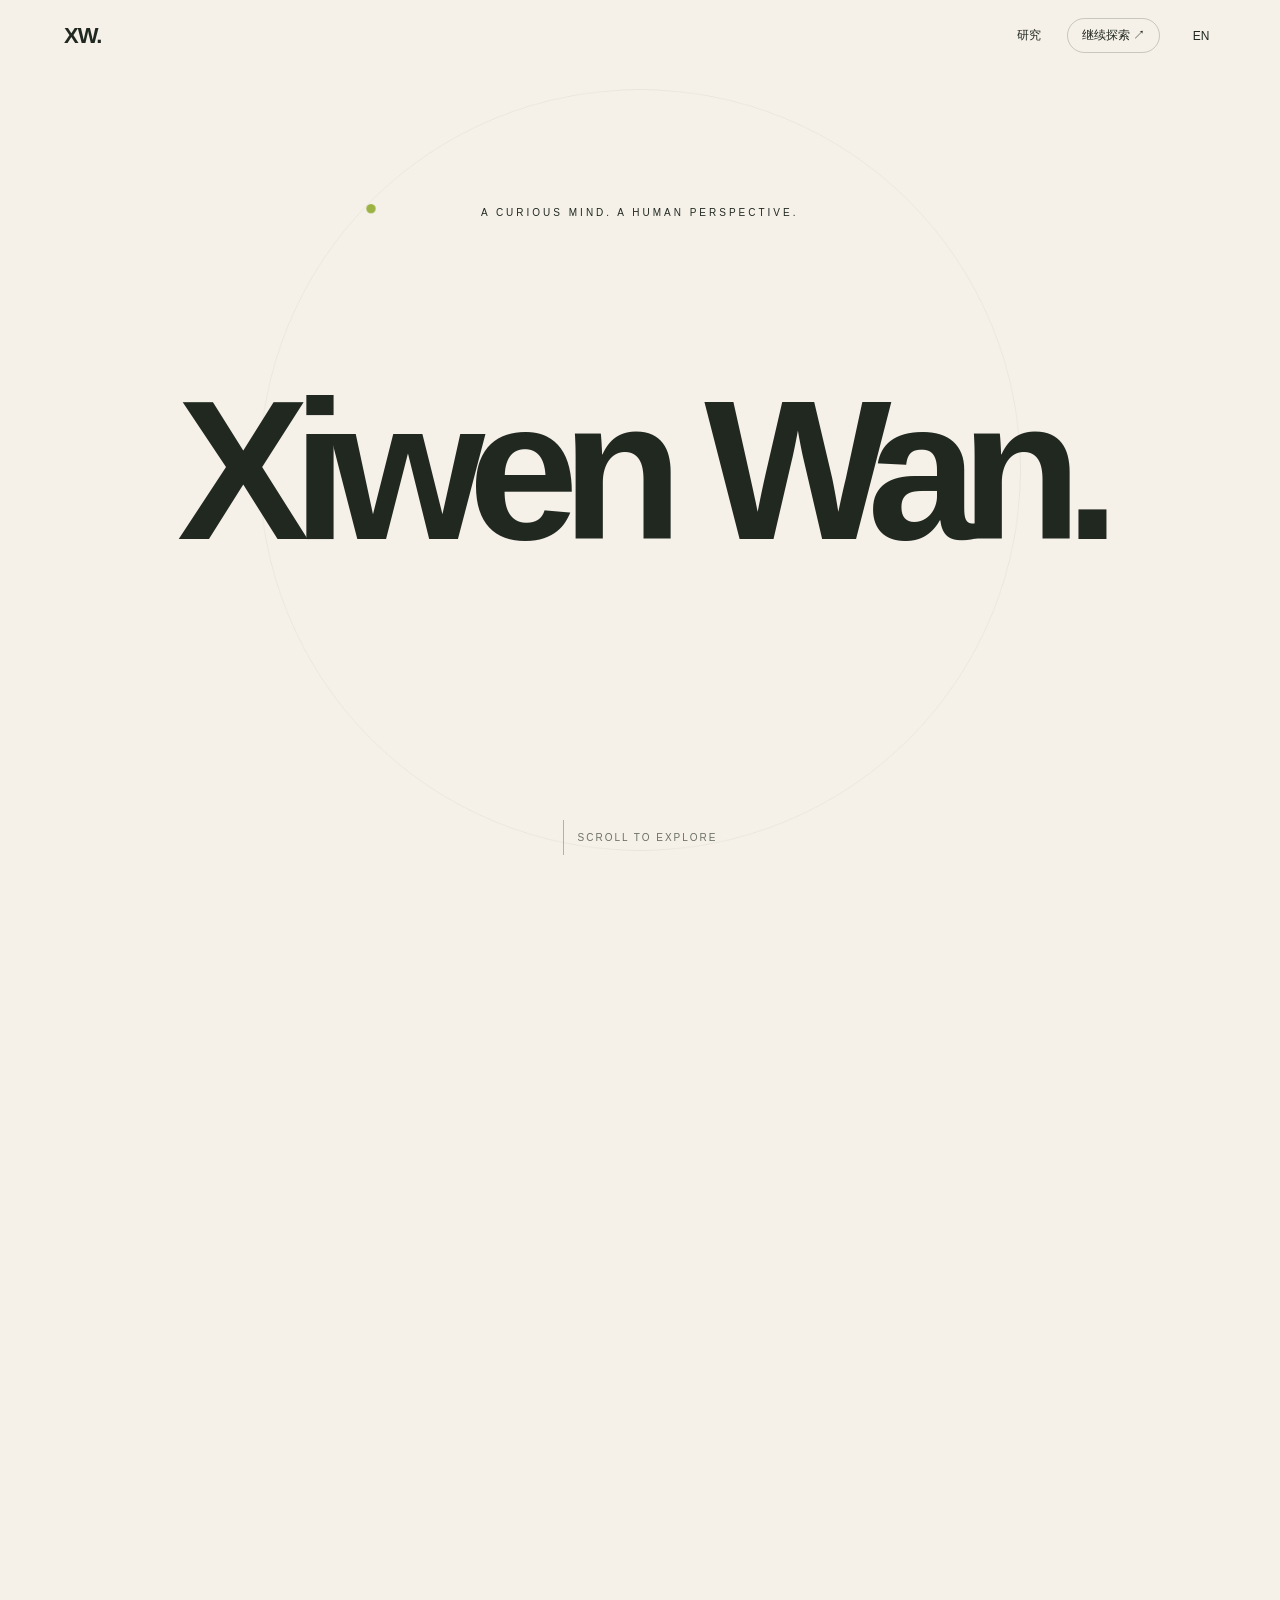
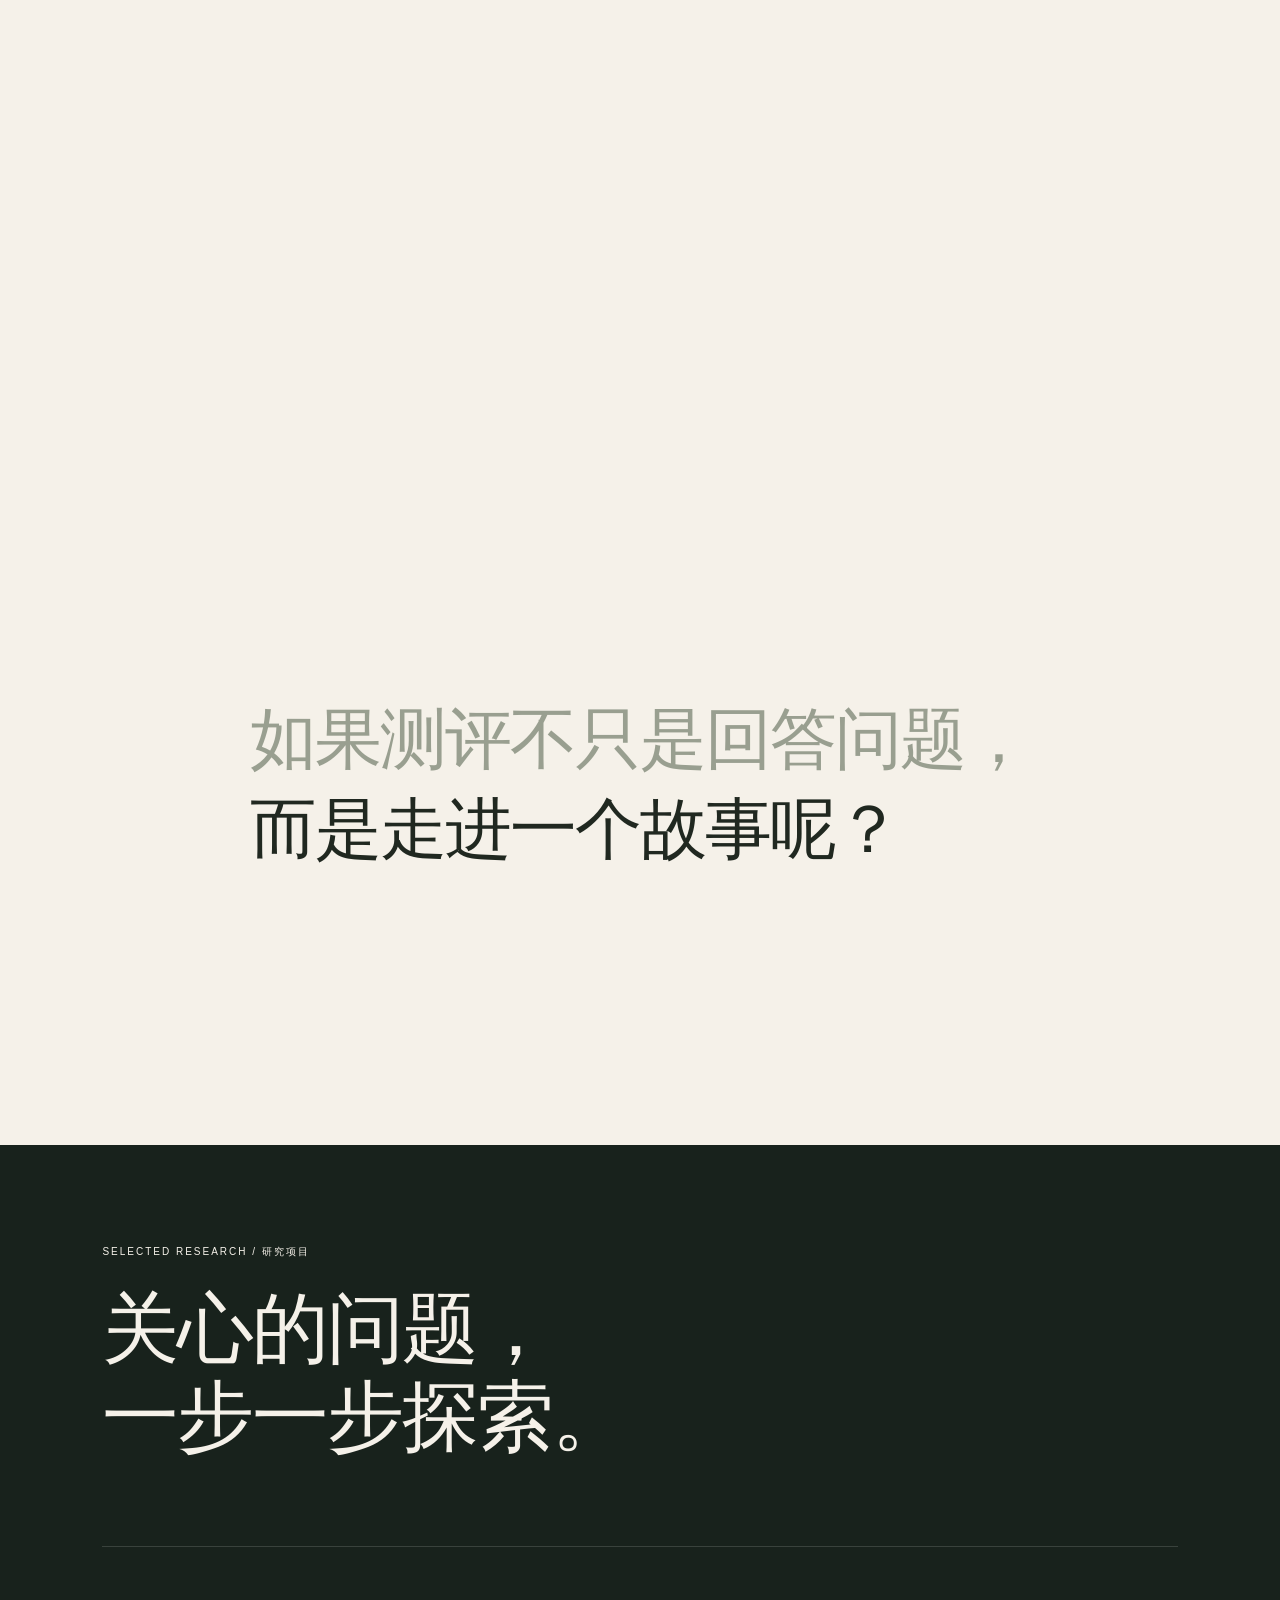
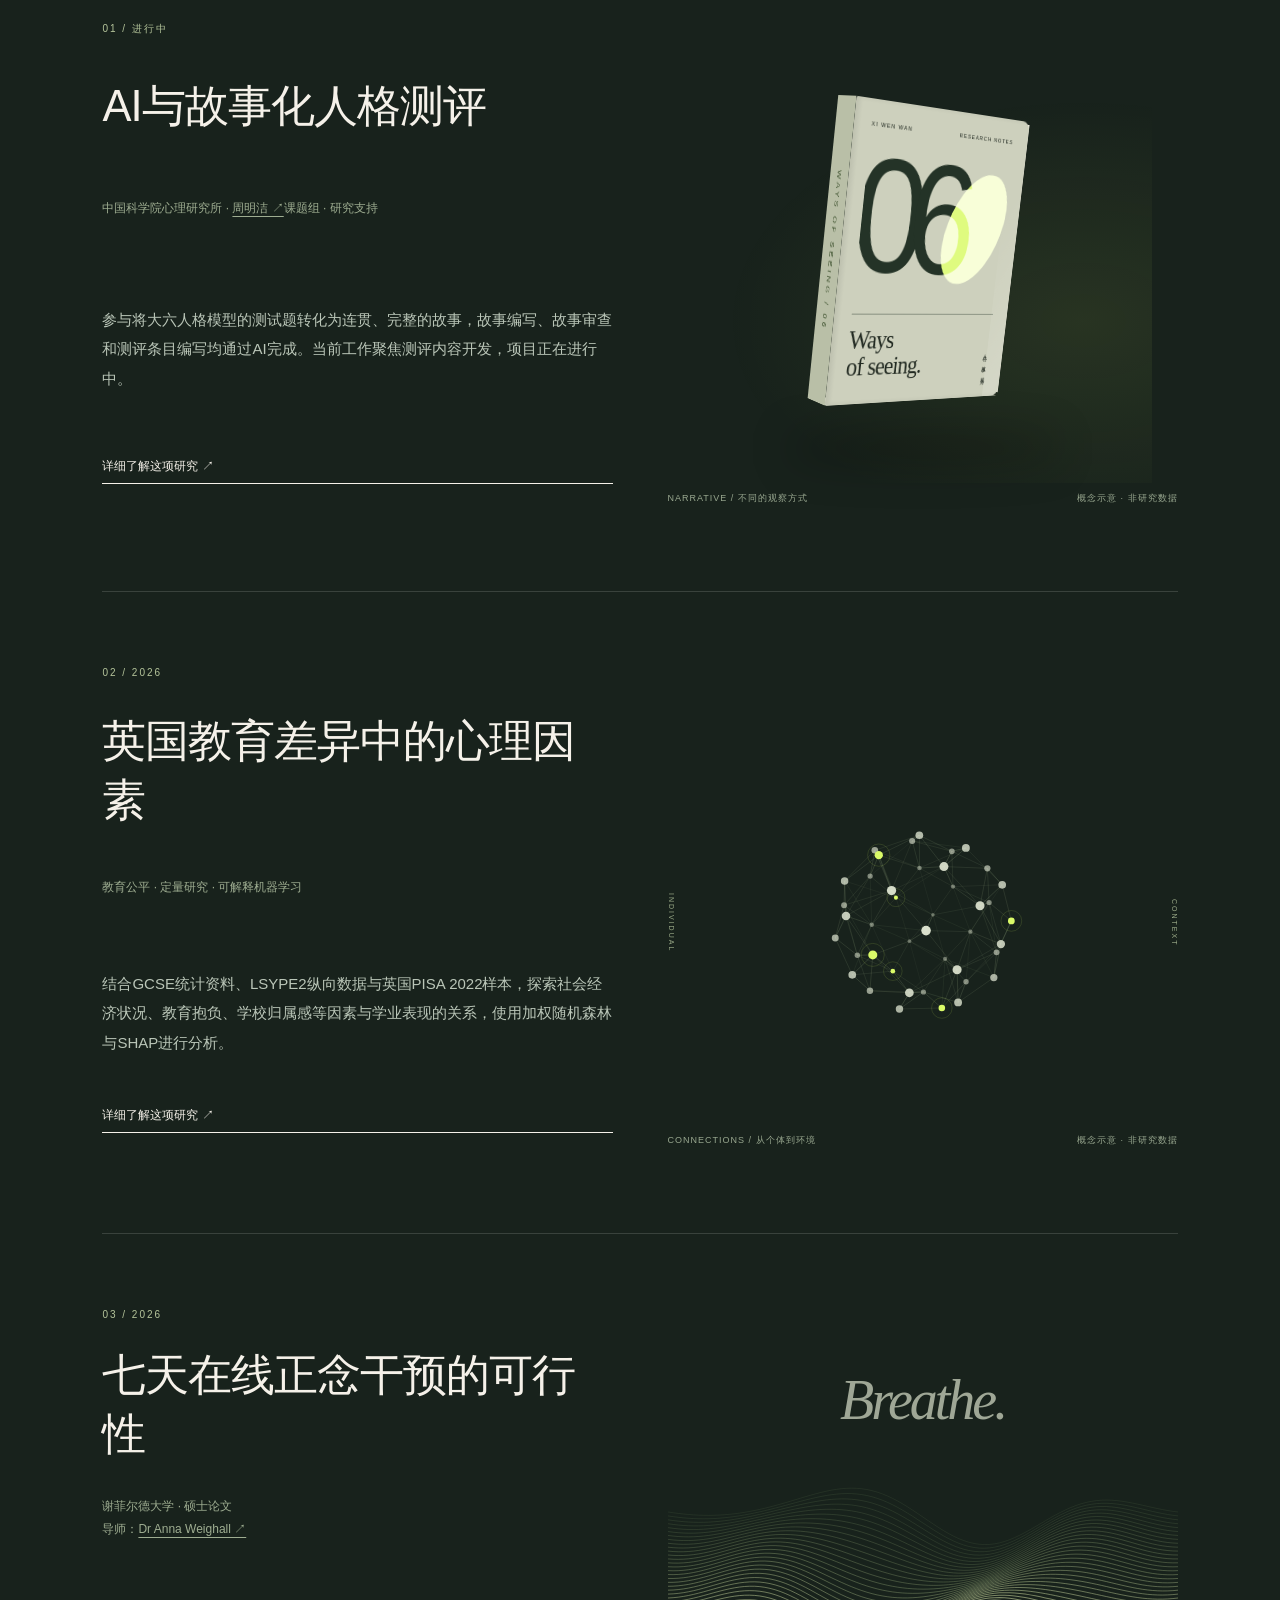
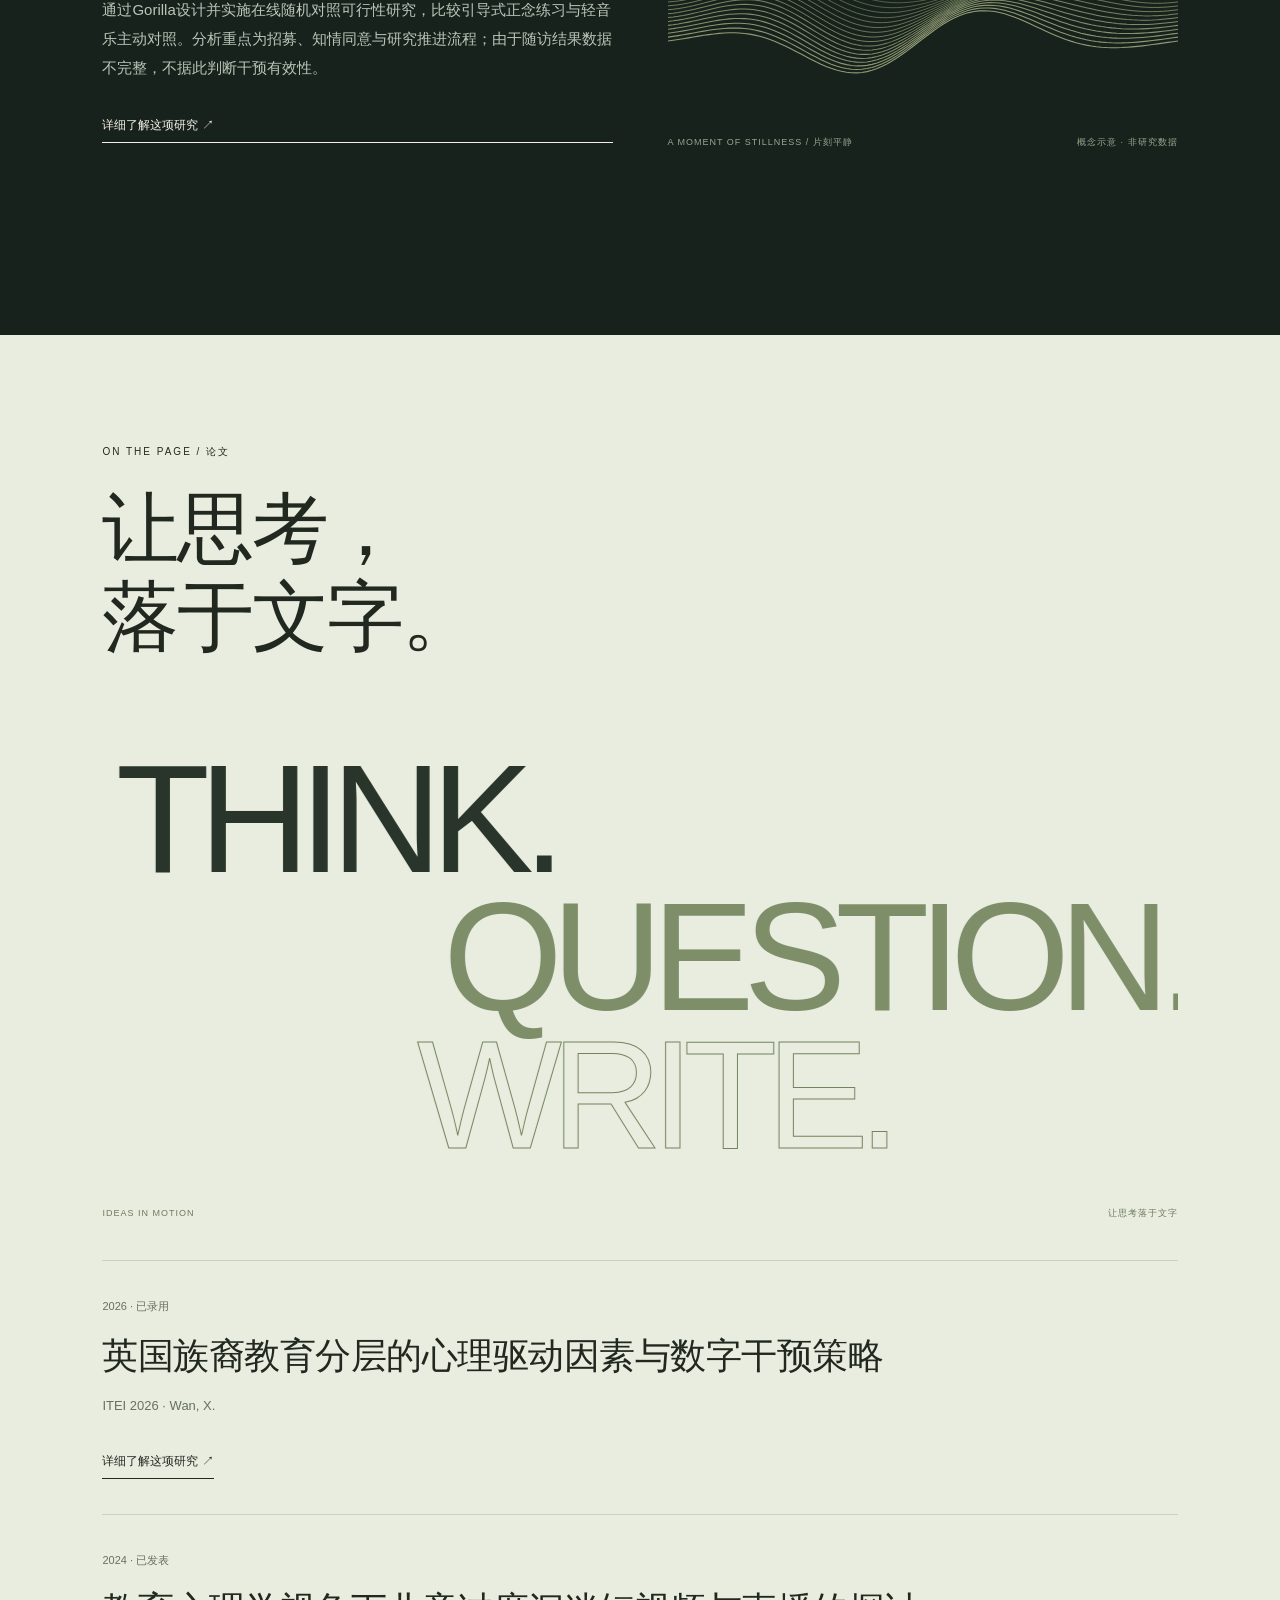
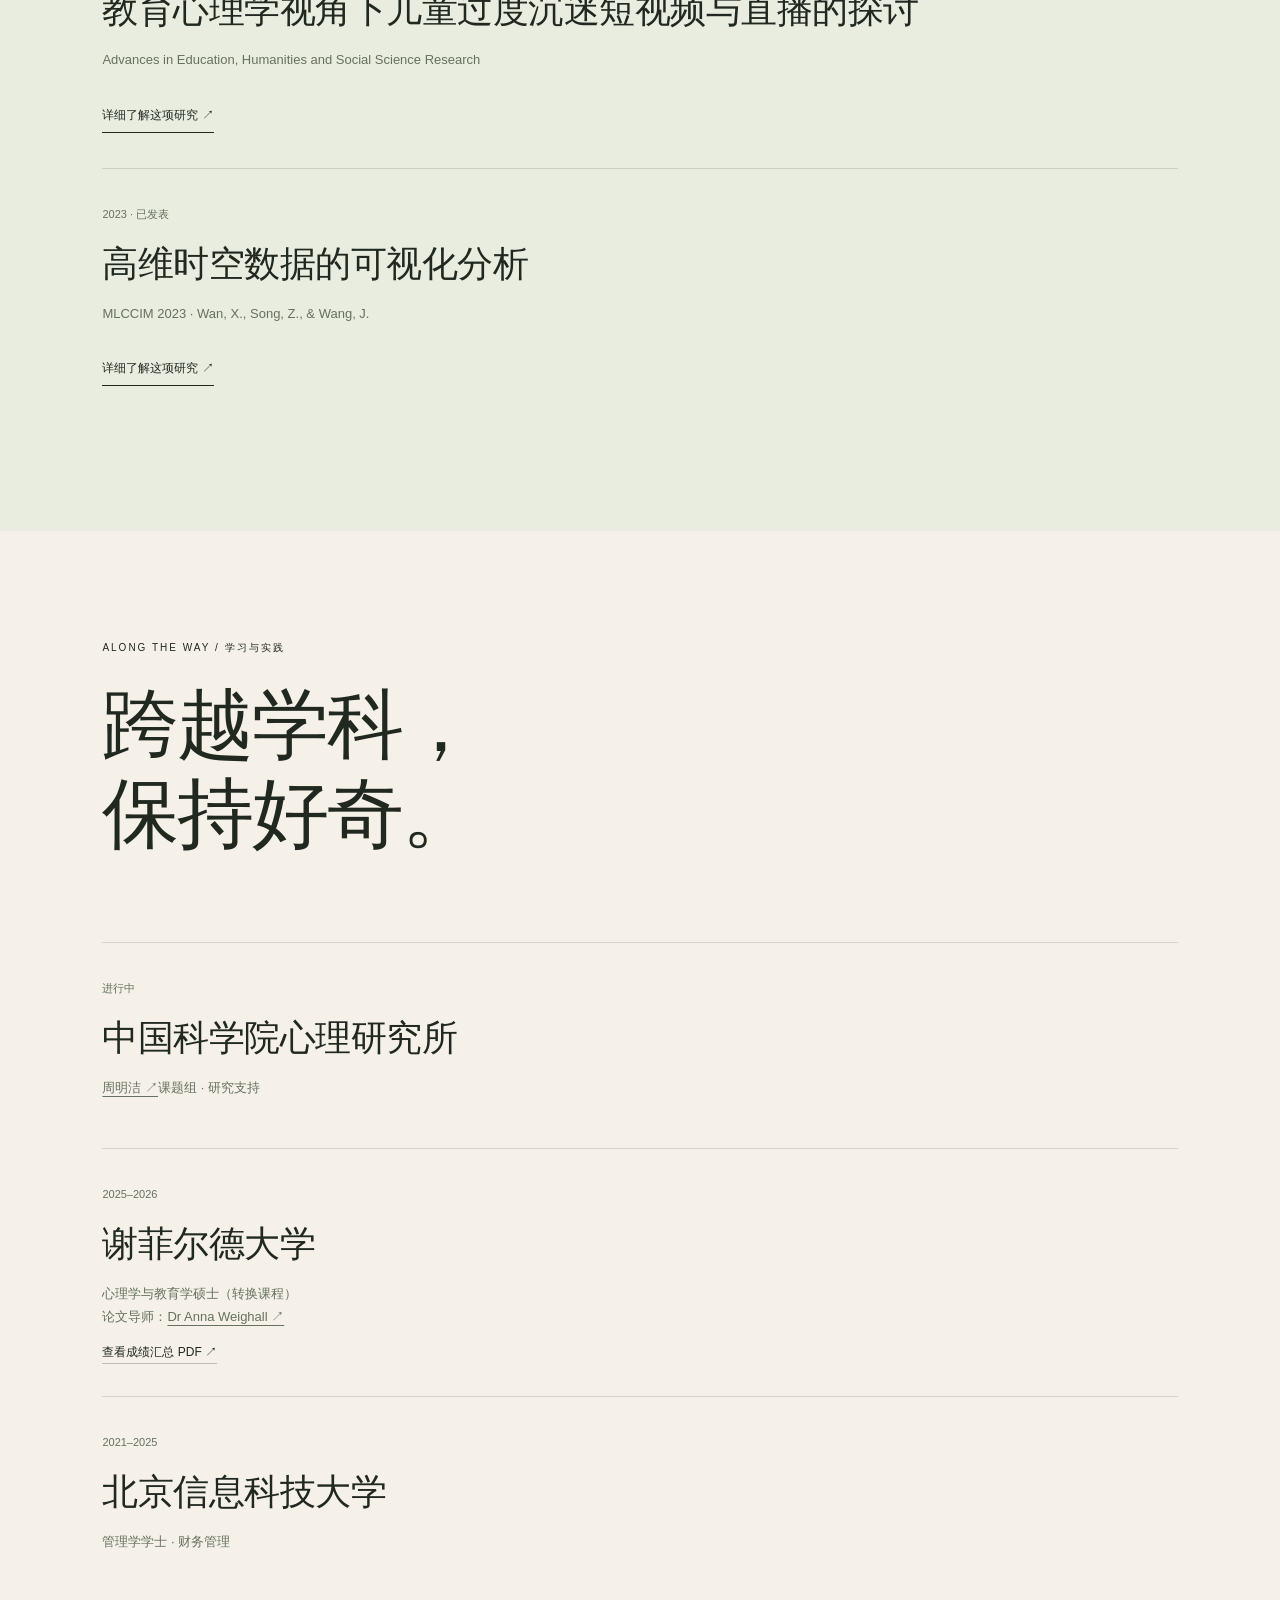
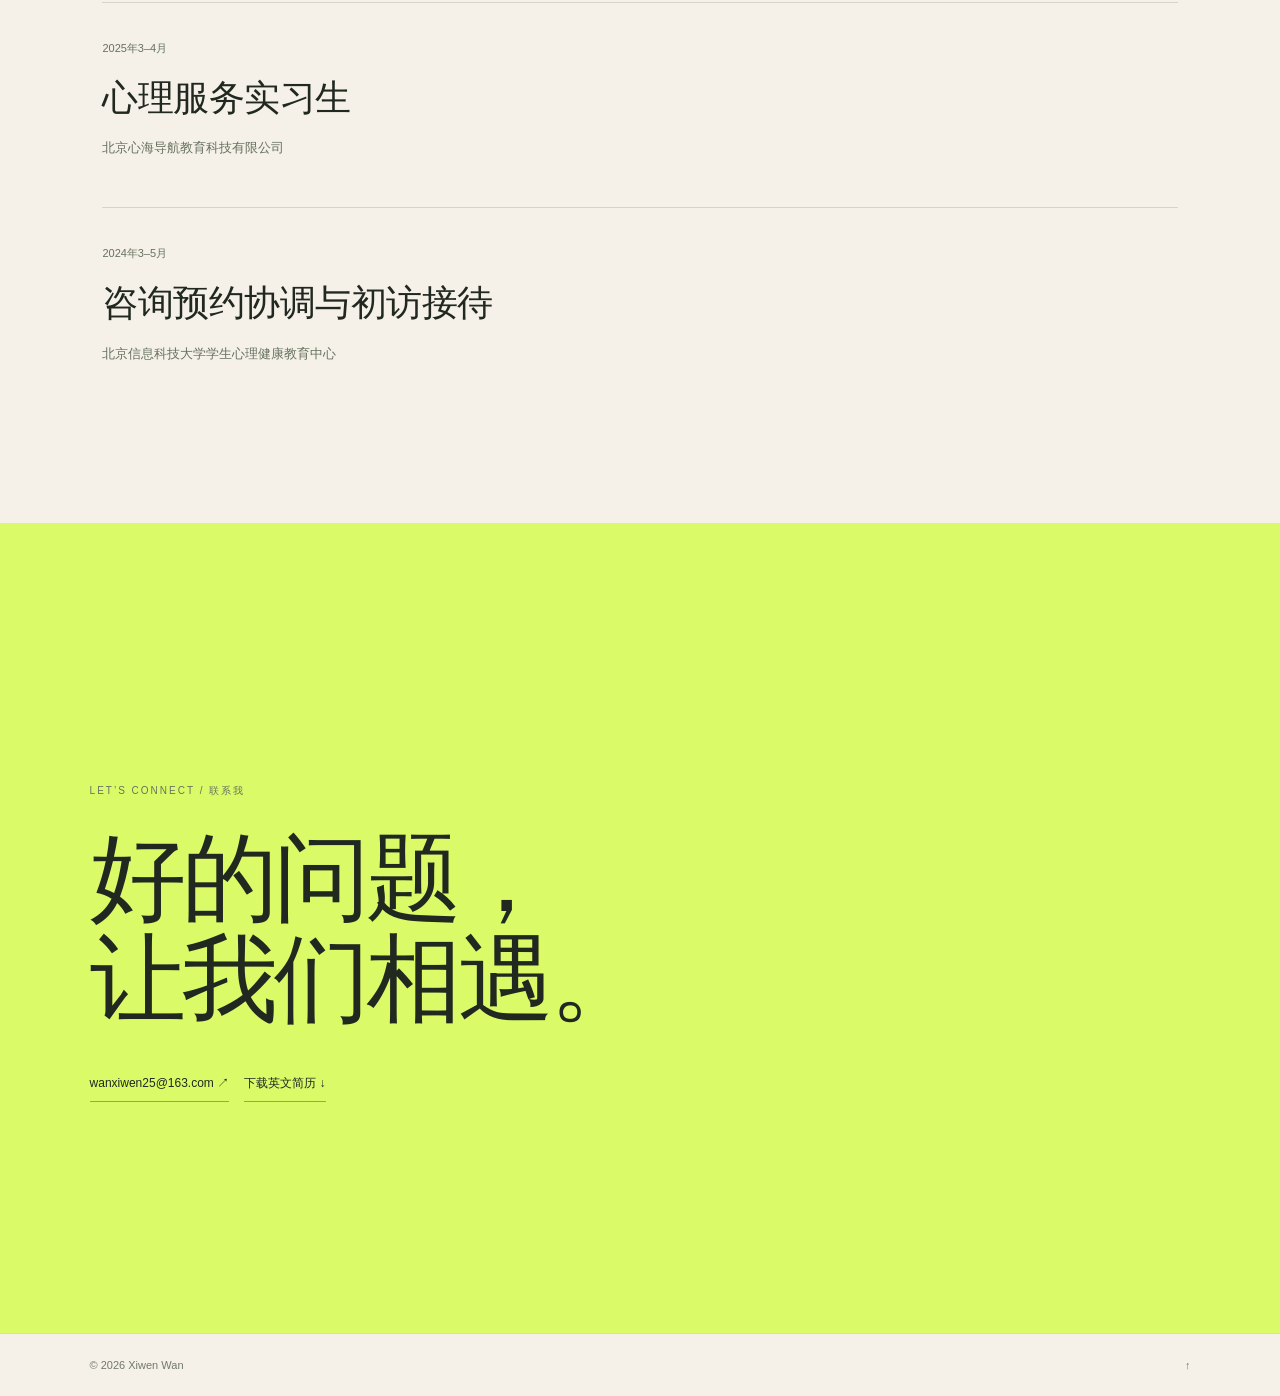
==== commit 734c6353: "Add bilingual research detail pages and approved paper summaries" ====
--- a/index.html
+++ b/index.html
@@ -73,5 +73,7 @@
 render();
 </script>
 <script src="sculptures.js"></script>
+<style>.detail-link{display:inline-block;font-size:12px;border-bottom:1px solid currentColor;padding:8px 0;margin-top:14px}.detail-link:hover{opacity:.65}</style>
+<script src="detail-links.js"></script>
 <script src="languages.js"></script>
 </body></html>
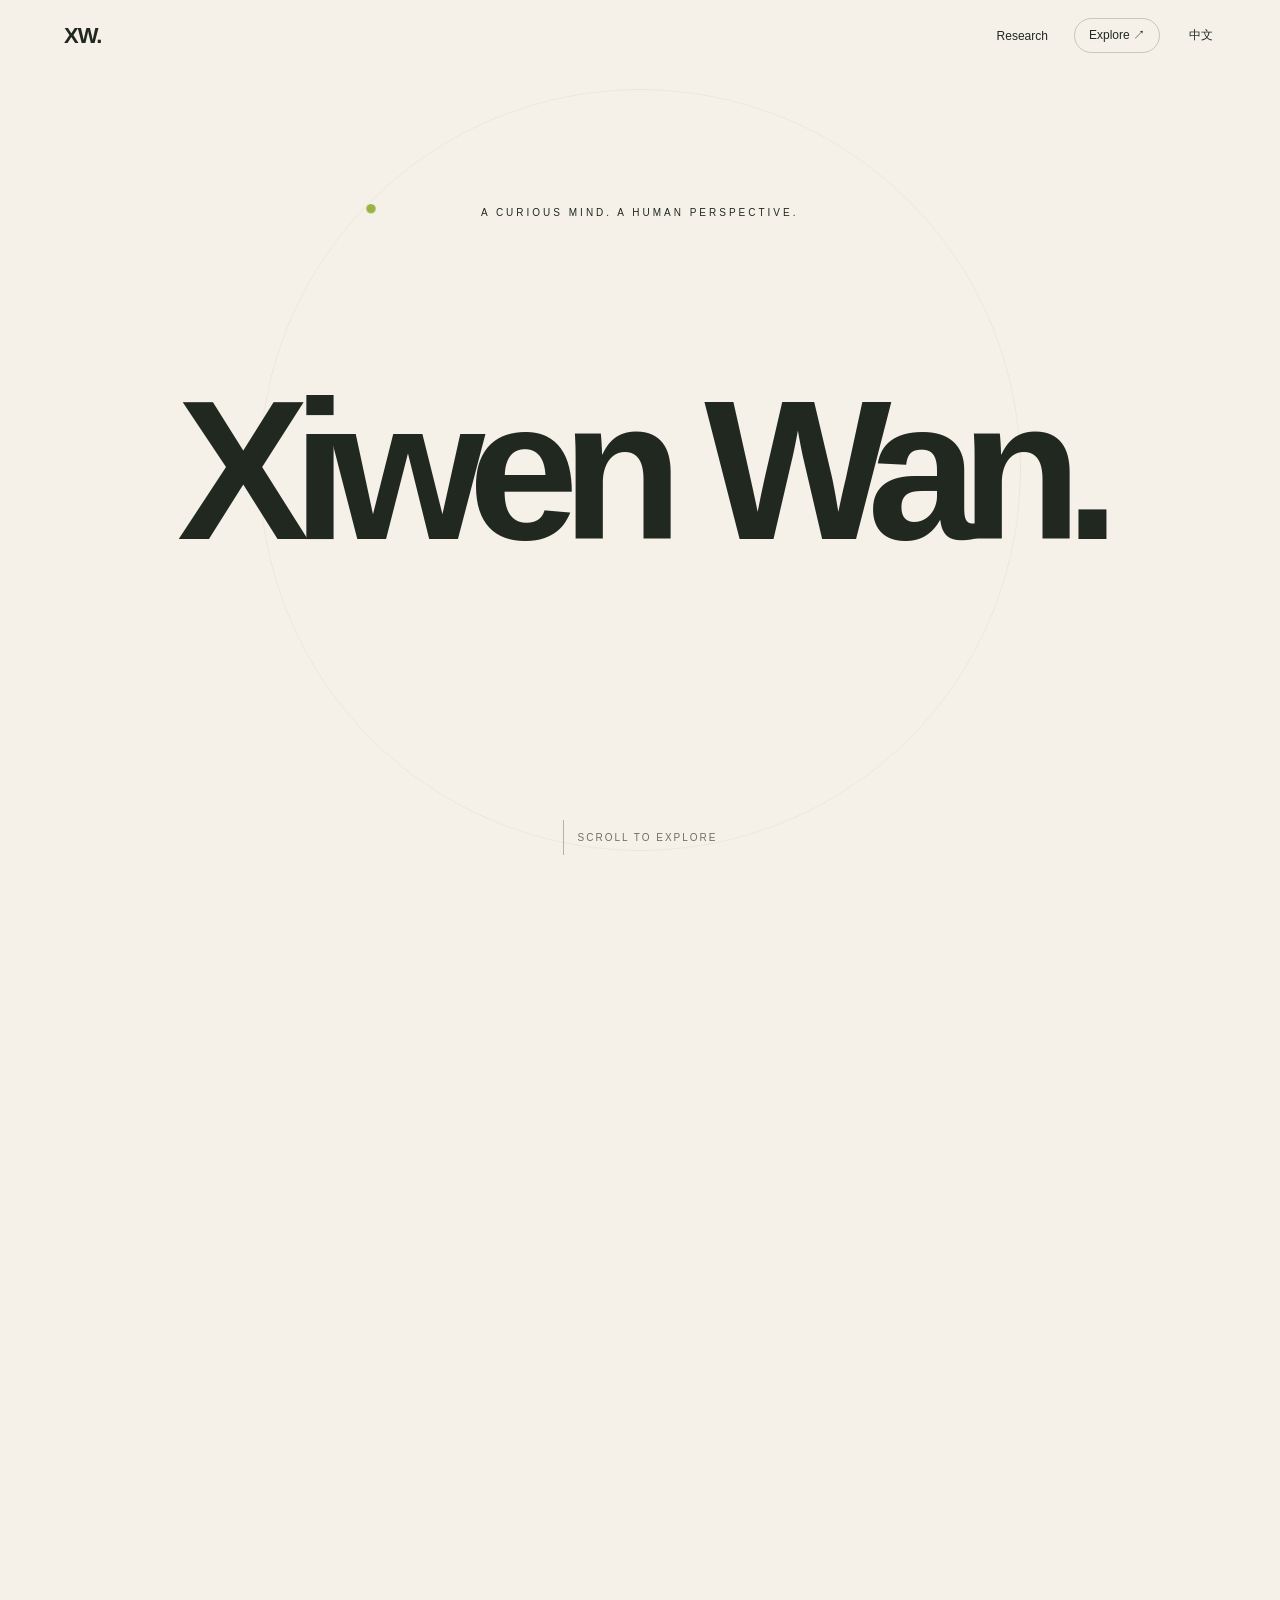
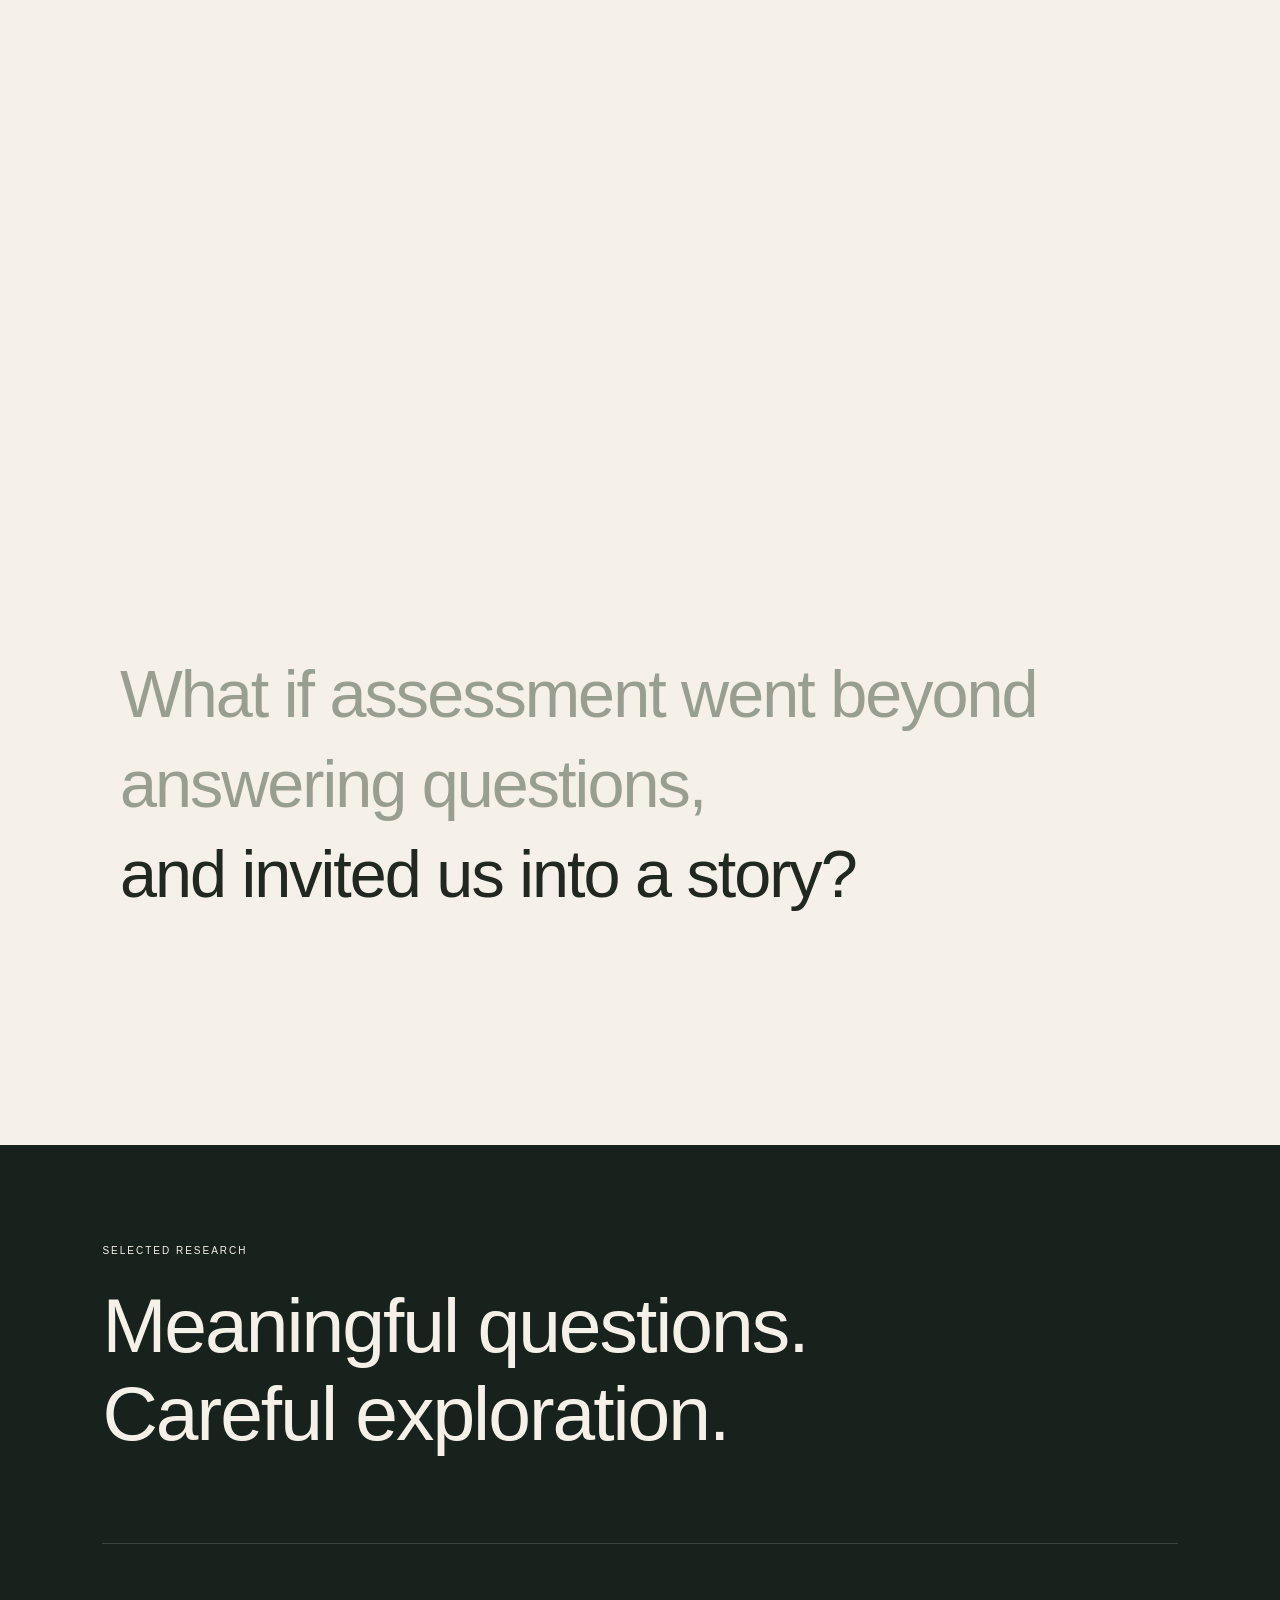
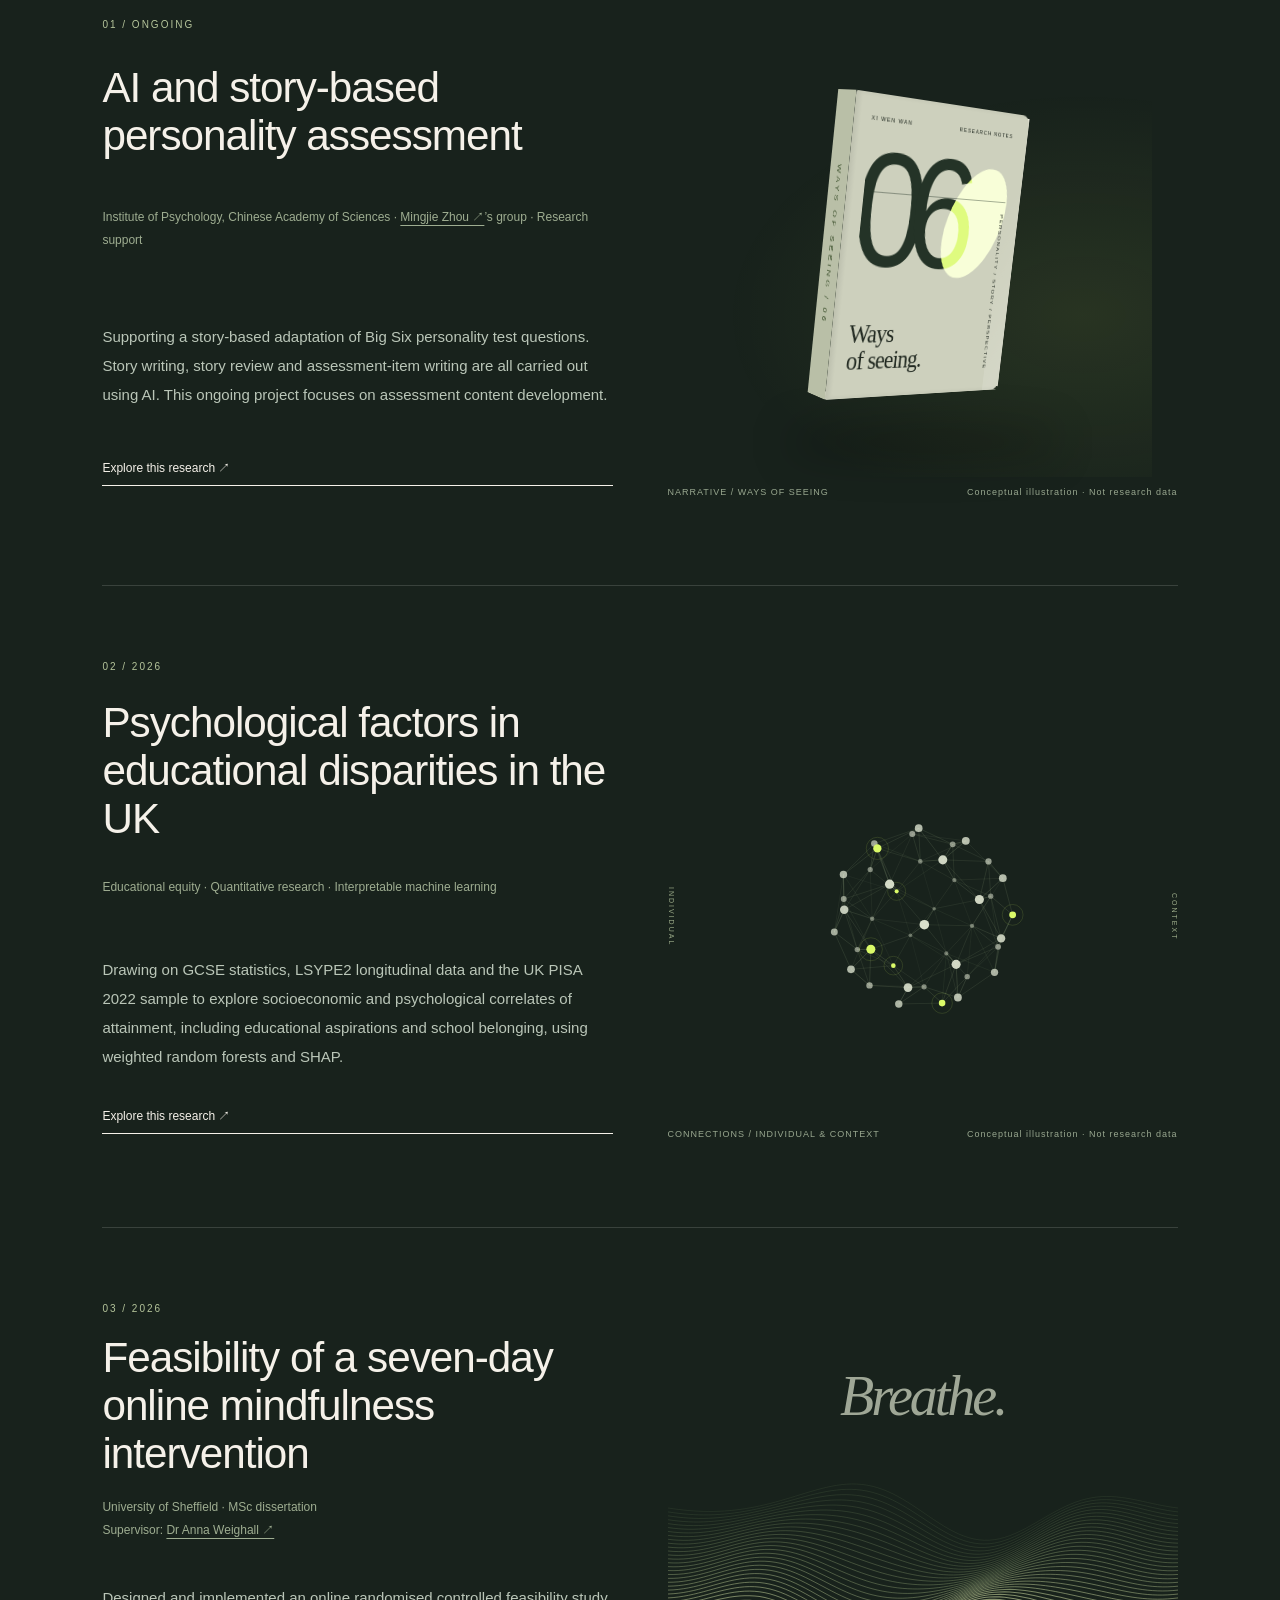
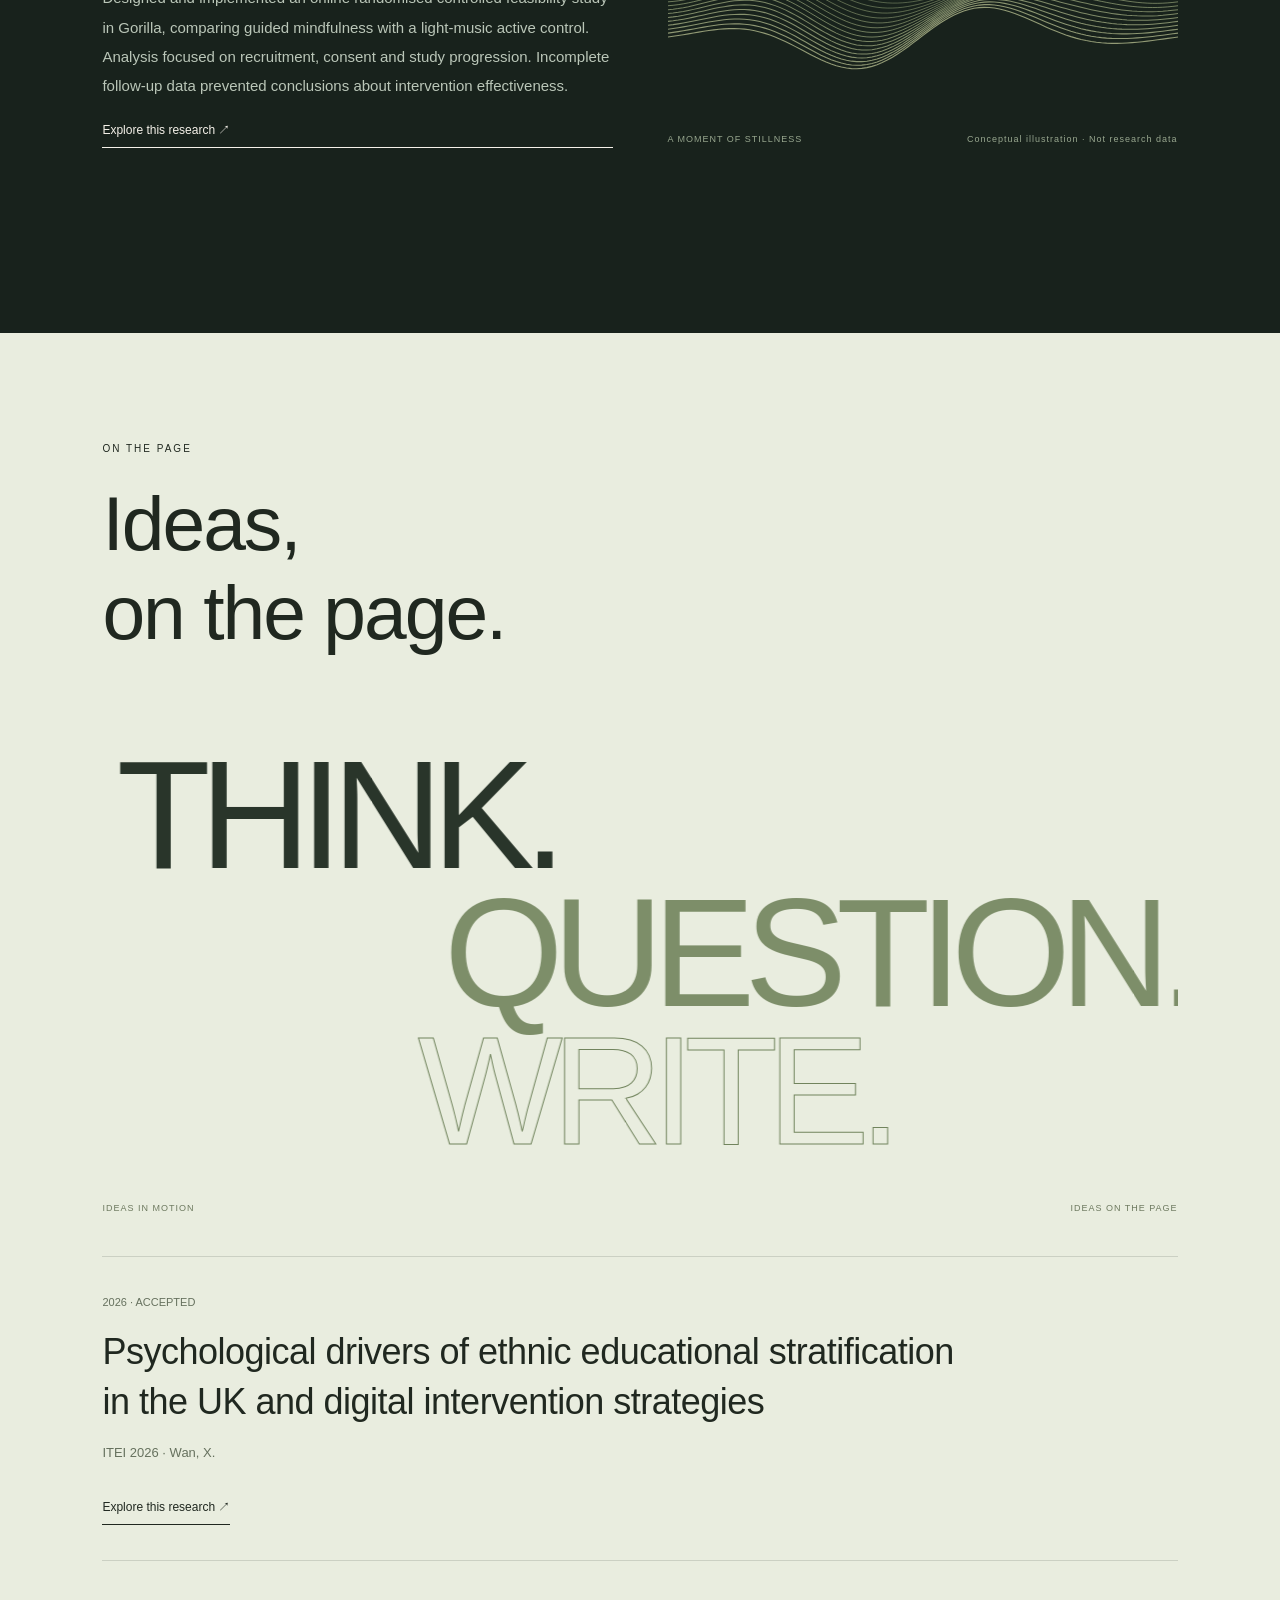
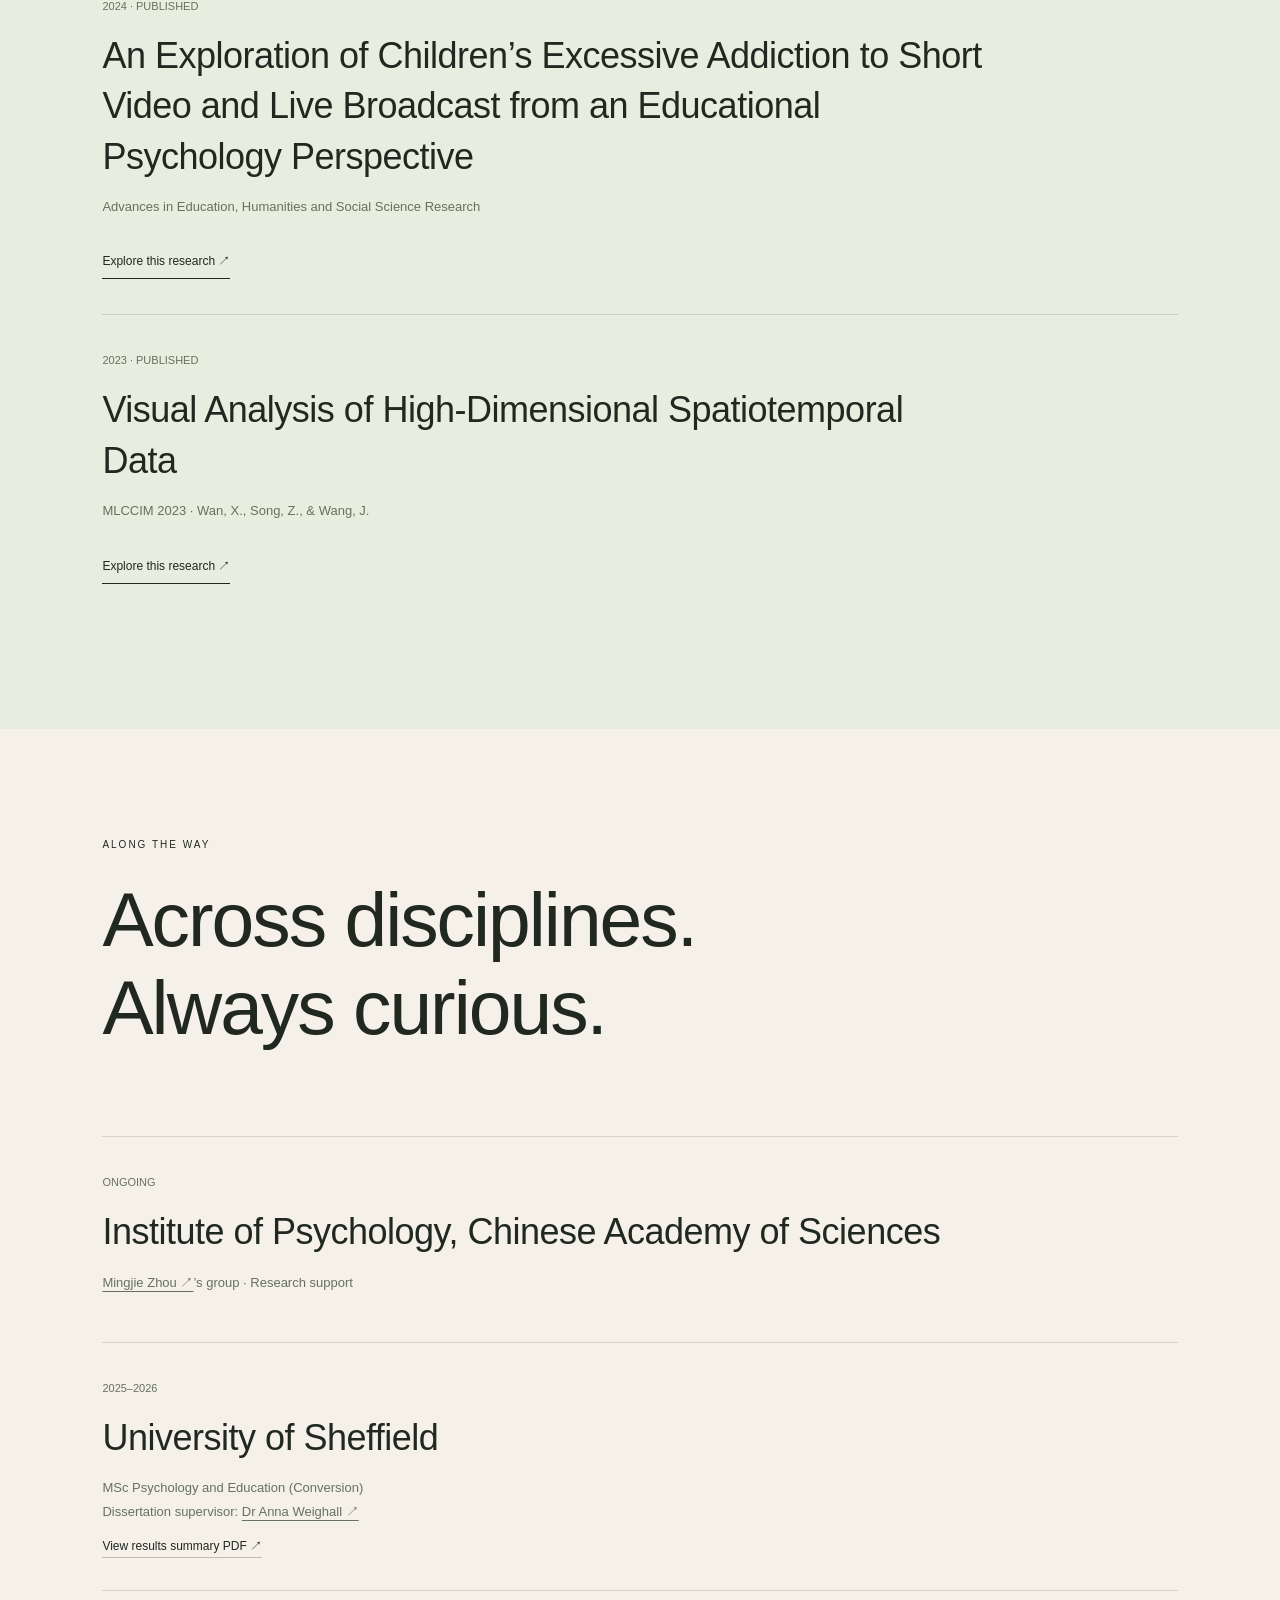
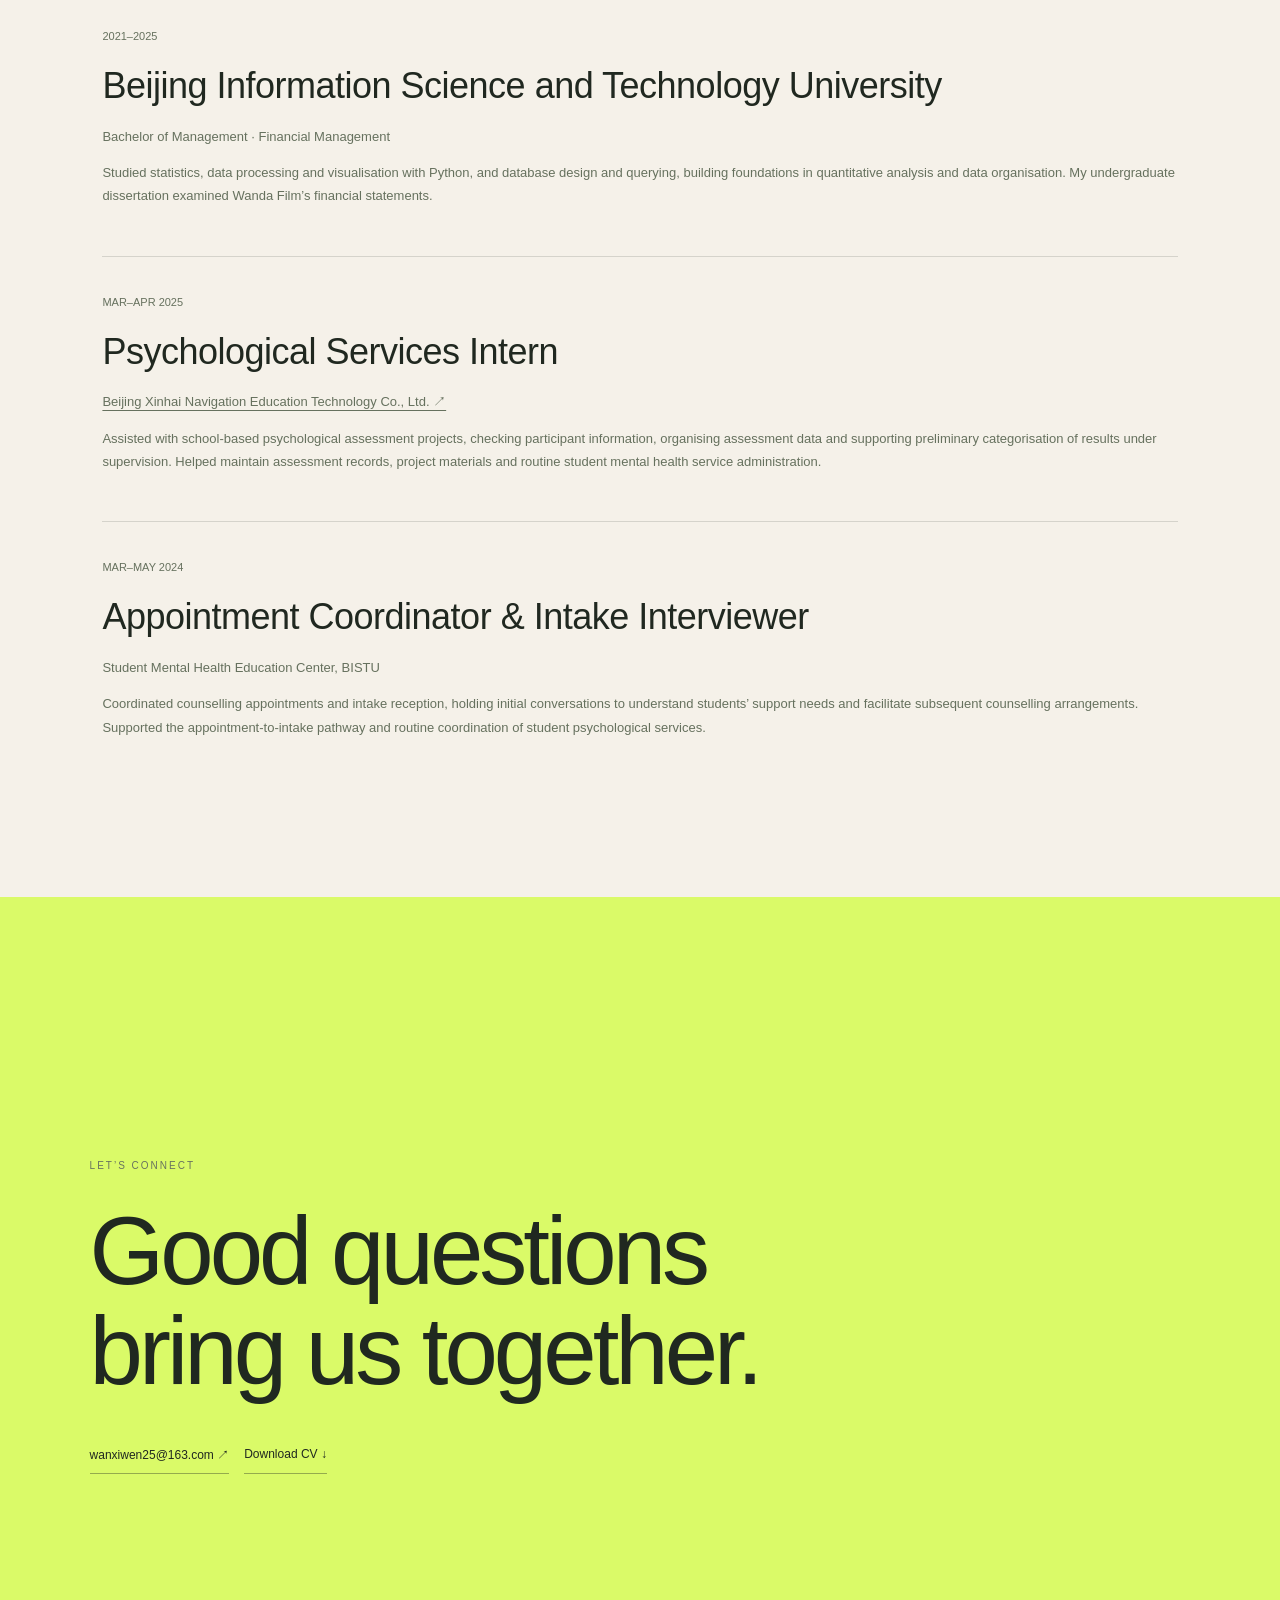
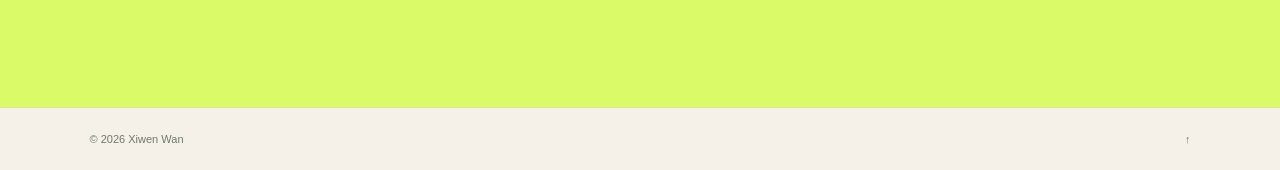
==== commit 2e4a1d6c: "Expand education and internship summaries" ====
--- a/index.html
+++ b/index.html
@@ -34,6 +34,16 @@
 const title=entry.querySelector('h3').textContent;
 if(title==='中国科学院心理研究所')entry.querySelector('p').innerHTML=`${profileLink('周明洁',zhouProfile)}课题组 · 研究支持`;
 if(title==='谢菲尔德大学')entry.querySelector('p').innerHTML=`心理学与教育学硕士（转换课程）<br>论文导师：${profileLink('Dr Anna Weighall',annaProfile)}`;
+});
+document.querySelectorAll('.flow-education .flow-paper').forEach(entry=>{
+const title=entry.querySelector('h3').textContent;
+const descriptions={
+'北京信息科技大学':'学习统计学、Python 数据处理与可视化，以及数据库设计与查询，建立定量分析和数据整理基础。本科毕业论文聚焦万达电影的财务报表分析。',
+'心理服务实习生':'协助学校心理测评项目，核对参与者信息、整理测评数据，并在督导下进行结果的初步分类。参与测评档案、项目材料及学生心理服务日常事务的整理。',
+'咨询预约协调与初访接待':'协调心理咨询预约与初访接待，通过初步沟通了解学生的支持需求，协助安排后续咨询。支持从预约到初访的衔接及心理服务的日常协调。'
+};
+if(title==='心理服务实习生')entry.querySelector('p').innerHTML=profileLink('北京心海导航教育科技有限公司','https://www.xinhaisoft.com/');
+if(descriptions[title]){const description=document.createElement('p');description.textContent=descriptions[title];entry.append(description);}
 });
 const heroTrack=document.querySelector('.hero-track');
 const nameHeading=document.querySelector('.name');
